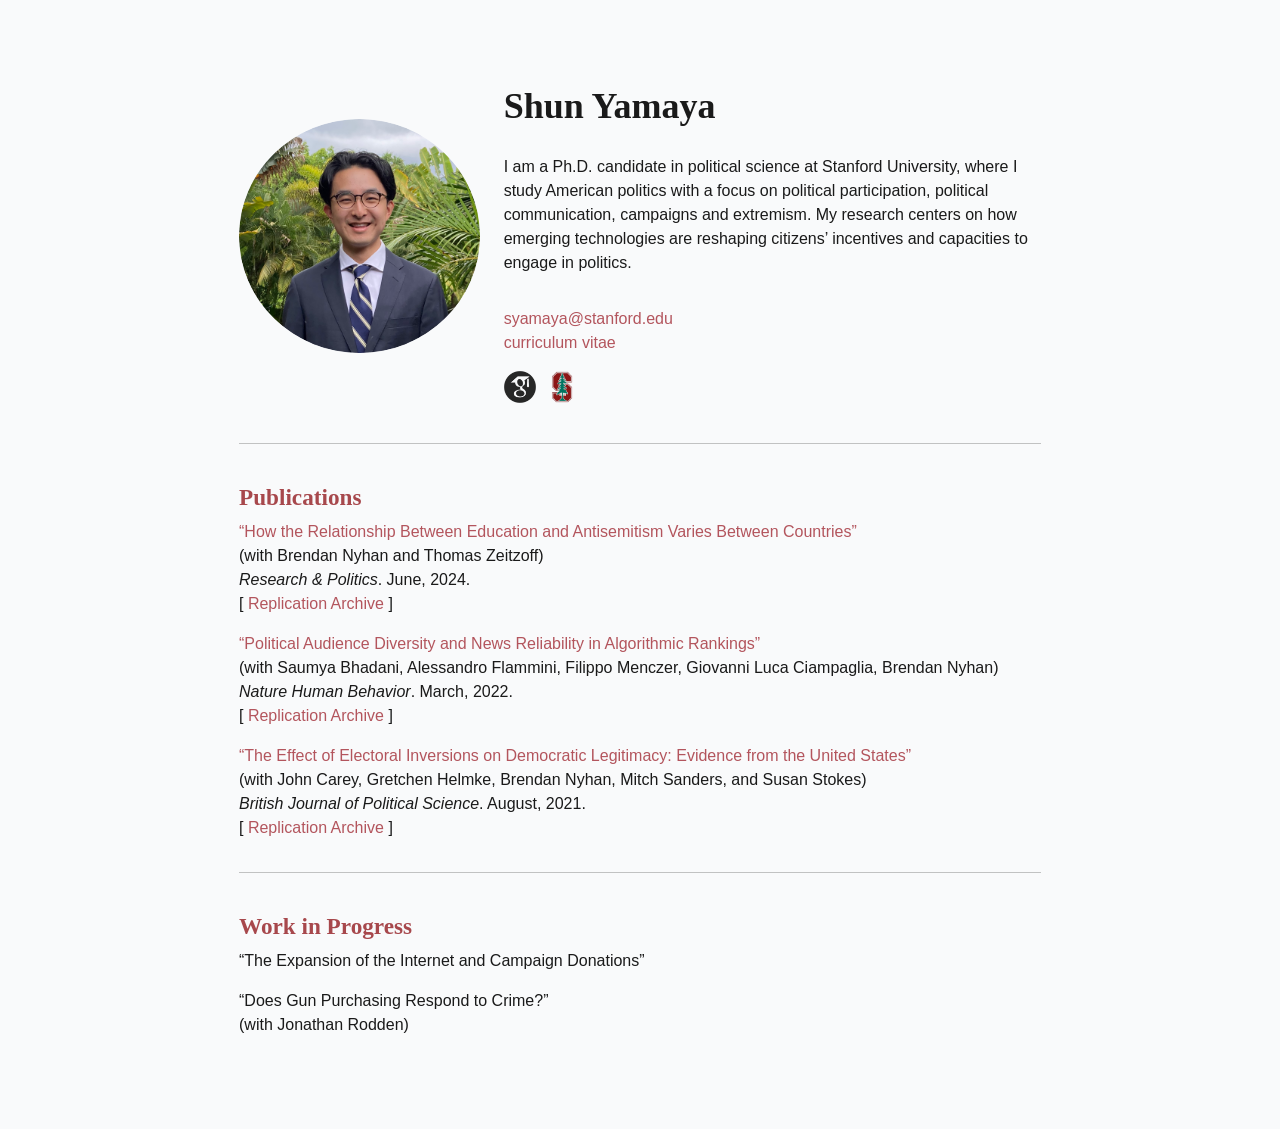
==== docs/index.html @ c6c3fd4b "Change intro paragraph Made intro paragraph slightly more descriptive" ====
<!DOCTYPE html>
<html xmlns="http://www.w3.org/1999/xhtml" lang="en" xml:lang="en"><head>

<meta charset="utf-8">
<meta name="generator" content="quarto-1.6.42">

<meta name="viewport" content="width=device-width, initial-scale=1.0, user-scalable=yes">


<title>Shun Yamaya</title>
<style>
code{white-space: pre-wrap;}
span.smallcaps{font-variant: small-caps;}
div.columns{display: flex; gap: min(4vw, 1.5em);}
div.column{flex: auto; overflow-x: auto;}
div.hanging-indent{margin-left: 1.5em; text-indent: -1.5em;}
ul.task-list{list-style: none;}
ul.task-list li input[type="checkbox"] {
  width: 0.8em;
  margin: 0 0.8em 0.2em -1em; /* quarto-specific, see https://github.com/quarto-dev/quarto-cli/issues/4556 */ 
  vertical-align: middle;
}
</style>


<script src="site_libs/quarto-nav/quarto-nav.js"></script>
<script src="site_libs/quarto-nav/headroom.min.js"></script>
<script src="site_libs/clipboard/clipboard.min.js"></script>
<script src="site_libs/quarto-search/autocomplete.umd.js"></script>
<script src="site_libs/quarto-search/fuse.min.js"></script>
<script src="site_libs/quarto-search/quarto-search.js"></script>
<meta name="quarto:offset" content="./">
<link href="./figs/favicon.png" rel="icon" type="image/png">
<script src="site_libs/quarto-html/quarto.js"></script>
<script src="site_libs/quarto-html/popper.min.js"></script>
<script src="site_libs/quarto-html/tippy.umd.min.js"></script>
<link href="site_libs/quarto-html/tippy.css" rel="stylesheet">
<link href="site_libs/quarto-html/quarto-syntax-highlighting-2f5df379a58b258e96c21c0638c20c03.css" rel="stylesheet" id="quarto-text-highlighting-styles">
<script src="site_libs/bootstrap/bootstrap.min.js"></script>
<link href="site_libs/bootstrap/bootstrap-icons.css" rel="stylesheet">
<link href="site_libs/bootstrap/bootstrap-5f994f99ae5a45e70ff2e3f6311bb6db.min.css" rel="stylesheet" append-hash="true" id="quarto-bootstrap" data-mode="light">
<script id="quarto-search-options" type="application/json">{
  "location": "navbar",
  "copy-button": false,
  "collapse-after": 3,
  "panel-placement": "end",
  "type": "overlay",
  "limit": 50,
  "keyboard-shortcut": [
    "f",
    "/",
    "s"
  ],
  "show-item-context": false,
  "language": {
    "search-no-results-text": "No results",
    "search-matching-documents-text": "matching documents",
    "search-copy-link-title": "Copy link to search",
    "search-hide-matches-text": "Hide additional matches",
    "search-more-match-text": "more match in this document",
    "search-more-matches-text": "more matches in this document",
    "search-clear-button-title": "Clear",
    "search-text-placeholder": "",
    "search-detached-cancel-button-title": "Cancel",
    "search-submit-button-title": "Submit",
    "search-label": "Search"
  }
}</script>
<script async="" src="https://www.googletagmanager.com/gtag/js?id=G-J1H8HWS99H"></script>

<script type="text/javascript">

window.dataLayer = window.dataLayer || [];
function gtag(){dataLayer.push(arguments);}
gtag('js', new Date());
gtag('config', 'G-J1H8HWS99H', { 'anonymize_ip': true});
</script>


<link rel="stylesheet" href="styles.css">
</head>

<body class="fullcontent">

<div id="quarto-search-results"></div>
<!-- content -->
<div id="quarto-content" class="quarto-container page-columns page-rows-contents page-layout-article">
<!-- sidebar -->
<!-- margin-sidebar -->
    
<!-- main -->
<main class="content" id="quarto-document-content"><header id="title-block-header" class="quarto-title-block"></header>




<p><br></p>
<div class="profile-container" style="display: flex; gap: 3%; align-items: center;">
<div>
<p><img src="./file/images/headshot.png" alt="Photo" class="headshot"></p>
</div>
<div>
<h2 style="color:#1A1A1A; font-size:36px; margin:0 0 0.3em 0; border:none;">
Shun Yamaya
</h2>
<p style="margin: 0 0 0.5em 0;">
</p><p>I am a Ph.D.&nbsp;candidate in political science at Stanford University, where I study American politics with a focus on political participation, political communication, campaigns and extremism. My research centers on how emerging technologies are reshaping citizens’ incentives and capacities to engage in politics.</p>
<p></p>
<p>
<a href="mailto:syamaya@stanford.edu">syamaya@stanford.edu</a><br> <a href="./file/documents/cv/shun_yamaya_cv.pdf" target="_blank" rel="noopener noreferrer">curriculum vitae</a>
</p>
<p style="display: flex; gap: 10px; align-items: center; margin: 0;">
<a href="https://scholar.google.com/citations?user=VnDCxNgAAAAJ&amp;hl=en" target="_blank" rel="noopener noreferrer"> <img src="./file/images/gs_icon.png" alt="Google Scholar" class="icon" style="width: 32px; height: auto;"> </a> <a href="https://politicalscience.stanford.edu/people/shun-yamaya" target="_blank" rel="noopener noreferrer"> <img src="./file/images/stanford_icon.png" alt="Stanford" class="icon" style="width: 32px; height: auto;"> </a>
</p>
</div>
</div>
<p><br></p>
<hr class="section-divider">
<div class="column" style="width:100%;">
<h3 style="font-size:24;">
Publications
</h3>
<p><a href="./file/documents/research/education_and_antisemitism.pdf" target="_blank" rel="noopener noreferrer">“How the Relationship Between Education and Antisemitism Varies Between Countries”</a> <br> (with Brendan Nyhan and Thomas Zeitzoff) <br> <em>Research &amp; Politics</em>. June, 2024. <br> [ <a href="https://dataverse.harvard.edu/dataset.xhtml?persistentId=doi:10.7910/DVN/2IRERL" target="_blank" rel="noopener noreferrer">Replication Archive</a> ] <br> <!-- [[ Supplemental Materials ]]() --></p>
<p><a href="./file/documents/research/audience_diversity.pdf" target="_blank" rel="noopener noreferrer">“Political Audience Diversity and News Reliability in Algorithmic Rankings”</a> <br> (with Saumya Bhadani, Alessandro Flammini, Filippo Menczer, Giovanni Luca Ciampaglia, Brendan Nyhan) <br> <em>Nature Human Behavior</em>. March, 2022. <br> [ <a href="https://github.com/glciampaglia/InfoDiversity/" target="_blank" rel="noopener noreferrer">Replication Archive</a> ] <br></p>
<p><a href="./file/documents/research/electoral_inversions.pdf" target="_blank" rel="noopener noreferrer">“The Effect of Electoral Inversions on Democratic Legitimacy: Evidence from the United States”</a> <br> (with John Carey, Gretchen Helmke, Brendan Nyhan, Mitch Sanders, and Susan Stokes) <br> <em>British Journal of Political Science</em>. August, 2021. <br> [ <a href="https://dataverse.harvard.edu/dataset.xhtml?persistentId=doi:10.7910/DVN/YZZFTK" target="_blank" rel="noopener noreferrer">Replication Archive</a> ] <br></p>
</div>
<hr class="section-divider">
<div class="column" style="width:100%;">
<h3 style="font-size:24;">
Work in Progress
</h3>
<p>“The Expansion of the Internet and Campaign Donations”</p>
<p>“Does Gun Purchasing Respond to Crime?” <br> (with Jonathan Rodden)</p>
<!-- “Did Alternative Online Sources Contribute to January 6 Capitol Attack?" -->
</div>



</main> <!-- /main -->
<script id="quarto-html-after-body" type="application/javascript">
window.document.addEventListener("DOMContentLoaded", function (event) {
  const toggleBodyColorMode = (bsSheetEl) => {
    const mode = bsSheetEl.getAttribute("data-mode");
    const bodyEl = window.document.querySelector("body");
    if (mode === "dark") {
      bodyEl.classList.add("quarto-dark");
      bodyEl.classList.remove("quarto-light");
    } else {
      bodyEl.classList.add("quarto-light");
      bodyEl.classList.remove("quarto-dark");
    }
  }
  const toggleBodyColorPrimary = () => {
    const bsSheetEl = window.document.querySelector("link#quarto-bootstrap");
    if (bsSheetEl) {
      toggleBodyColorMode(bsSheetEl);
    }
  }
  toggleBodyColorPrimary();  
  const isCodeAnnotation = (el) => {
    for (const clz of el.classList) {
      if (clz.startsWith('code-annotation-')) {                     
        return true;
      }
    }
    return false;
  }
  const onCopySuccess = function(e) {
    // button target
    const button = e.trigger;
    // don't keep focus
    button.blur();
    // flash "checked"
    button.classList.add('code-copy-button-checked');
    var currentTitle = button.getAttribute("title");
    button.setAttribute("title", "Copied!");
    let tooltip;
    if (window.bootstrap) {
      button.setAttribute("data-bs-toggle", "tooltip");
      button.setAttribute("data-bs-placement", "left");
      button.setAttribute("data-bs-title", "Copied!");
      tooltip = new bootstrap.Tooltip(button, 
        { trigger: "manual", 
          customClass: "code-copy-button-tooltip",
          offset: [0, -8]});
      tooltip.show();    
    }
    setTimeout(function() {
      if (tooltip) {
        tooltip.hide();
        button.removeAttribute("data-bs-title");
        button.removeAttribute("data-bs-toggle");
        button.removeAttribute("data-bs-placement");
      }
      button.setAttribute("title", currentTitle);
      button.classList.remove('code-copy-button-checked');
    }, 1000);
    // clear code selection
    e.clearSelection();
  }
  const getTextToCopy = function(trigger) {
      const codeEl = trigger.previousElementSibling.cloneNode(true);
      for (const childEl of codeEl.children) {
        if (isCodeAnnotation(childEl)) {
          childEl.remove();
        }
      }
      return codeEl.innerText;
  }
  const clipboard = new window.ClipboardJS('.code-copy-button:not([data-in-quarto-modal])', {
    text: getTextToCopy
  });
  clipboard.on('success', onCopySuccess);
  if (window.document.getElementById('quarto-embedded-source-code-modal')) {
    const clipboardModal = new window.ClipboardJS('.code-copy-button[data-in-quarto-modal]', {
      text: getTextToCopy,
      container: window.document.getElementById('quarto-embedded-source-code-modal')
    });
    clipboardModal.on('success', onCopySuccess);
  }
    var localhostRegex = new RegExp(/^(?:http|https):\/\/localhost\:?[0-9]*\//);
    var mailtoRegex = new RegExp(/^mailto:/);
      var filterRegex = new RegExp("https:\/\/shunyamaya\.github\.io");
    var isInternal = (href) => {
        return filterRegex.test(href) || localhostRegex.test(href) || mailtoRegex.test(href);
    }
    // Inspect non-navigation links and adorn them if external
 	var links = window.document.querySelectorAll('a[href]:not(.nav-link):not(.navbar-brand):not(.toc-action):not(.sidebar-link):not(.sidebar-item-toggle):not(.pagination-link):not(.no-external):not([aria-hidden]):not(.dropdown-item):not(.quarto-navigation-tool):not(.about-link)');
    for (var i=0; i<links.length; i++) {
      const link = links[i];
      if (!isInternal(link.href)) {
        // undo the damage that might have been done by quarto-nav.js in the case of
        // links that we want to consider external
        if (link.dataset.originalHref !== undefined) {
          link.href = link.dataset.originalHref;
        }
      }
    }
  function tippyHover(el, contentFn, onTriggerFn, onUntriggerFn) {
    const config = {
      allowHTML: true,
      maxWidth: 500,
      delay: 100,
      arrow: false,
      appendTo: function(el) {
          return el.parentElement;
      },
      interactive: true,
      interactiveBorder: 10,
      theme: 'quarto',
      placement: 'bottom-start',
    };
    if (contentFn) {
      config.content = contentFn;
    }
    if (onTriggerFn) {
      config.onTrigger = onTriggerFn;
    }
    if (onUntriggerFn) {
      config.onUntrigger = onUntriggerFn;
    }
    window.tippy(el, config); 
  }
  const noterefs = window.document.querySelectorAll('a[role="doc-noteref"]');
  for (var i=0; i<noterefs.length; i++) {
    const ref = noterefs[i];
    tippyHover(ref, function() {
      // use id or data attribute instead here
      let href = ref.getAttribute('data-footnote-href') || ref.getAttribute('href');
      try { href = new URL(href).hash; } catch {}
      const id = href.replace(/^#\/?/, "");
      const note = window.document.getElementById(id);
      if (note) {
        return note.innerHTML;
      } else {
        return "";
      }
    });
  }
  const xrefs = window.document.querySelectorAll('a.quarto-xref');
  const processXRef = (id, note) => {
    // Strip column container classes
    const stripColumnClz = (el) => {
      el.classList.remove("page-full", "page-columns");
      if (el.children) {
        for (const child of el.children) {
          stripColumnClz(child);
        }
      }
    }
    stripColumnClz(note)
    if (id === null || id.startsWith('sec-')) {
      // Special case sections, only their first couple elements
      const container = document.createElement("div");
      if (note.children && note.children.length > 2) {
        container.appendChild(note.children[0].cloneNode(true));
        for (let i = 1; i < note.children.length; i++) {
          const child = note.children[i];
          if (child.tagName === "P" && child.innerText === "") {
            continue;
          } else {
            container.appendChild(child.cloneNode(true));
            break;
          }
        }
        if (window.Quarto?.typesetMath) {
          window.Quarto.typesetMath(container);
        }
        return container.innerHTML
      } else {
        if (window.Quarto?.typesetMath) {
          window.Quarto.typesetMath(note);
        }
        return note.innerHTML;
      }
    } else {
      // Remove any anchor links if they are present
      const anchorLink = note.querySelector('a.anchorjs-link');
      if (anchorLink) {
        anchorLink.remove();
      }
      if (window.Quarto?.typesetMath) {
        window.Quarto.typesetMath(note);
      }
      if (note.classList.contains("callout")) {
        return note.outerHTML;
      } else {
        return note.innerHTML;
      }
    }
  }
  for (var i=0; i<xrefs.length; i++) {
    const xref = xrefs[i];
    tippyHover(xref, undefined, function(instance) {
      instance.disable();
      let url = xref.getAttribute('href');
      let hash = undefined; 
      if (url.startsWith('#')) {
        hash = url;
      } else {
        try { hash = new URL(url).hash; } catch {}
      }
      if (hash) {
        const id = hash.replace(/^#\/?/, "");
        const note = window.document.getElementById(id);
        if (note !== null) {
          try {
            const html = processXRef(id, note.cloneNode(true));
            instance.setContent(html);
          } finally {
            instance.enable();
            instance.show();
          }
        } else {
          // See if we can fetch this
          fetch(url.split('#')[0])
          .then(res => res.text())
          .then(html => {
            const parser = new DOMParser();
            const htmlDoc = parser.parseFromString(html, "text/html");
            const note = htmlDoc.getElementById(id);
            if (note !== null) {
              const html = processXRef(id, note);
              instance.setContent(html);
            } 
          }).finally(() => {
            instance.enable();
            instance.show();
          });
        }
      } else {
        // See if we can fetch a full url (with no hash to target)
        // This is a special case and we should probably do some content thinning / targeting
        fetch(url)
        .then(res => res.text())
        .then(html => {
          const parser = new DOMParser();
          const htmlDoc = parser.parseFromString(html, "text/html");
          const note = htmlDoc.querySelector('main.content');
          if (note !== null) {
            // This should only happen for chapter cross references
            // (since there is no id in the URL)
            // remove the first header
            if (note.children.length > 0 && note.children[0].tagName === "HEADER") {
              note.children[0].remove();
            }
            const html = processXRef(null, note);
            instance.setContent(html);
          } 
        }).finally(() => {
          instance.enable();
          instance.show();
        });
      }
    }, function(instance) {
    });
  }
      let selectedAnnoteEl;
      const selectorForAnnotation = ( cell, annotation) => {
        let cellAttr = 'data-code-cell="' + cell + '"';
        let lineAttr = 'data-code-annotation="' +  annotation + '"';
        const selector = 'span[' + cellAttr + '][' + lineAttr + ']';
        return selector;
      }
      const selectCodeLines = (annoteEl) => {
        const doc = window.document;
        const targetCell = annoteEl.getAttribute("data-target-cell");
        const targetAnnotation = annoteEl.getAttribute("data-target-annotation");
        const annoteSpan = window.document.querySelector(selectorForAnnotation(targetCell, targetAnnotation));
        const lines = annoteSpan.getAttribute("data-code-lines").split(",");
        const lineIds = lines.map((line) => {
          return targetCell + "-" + line;
        })
        let top = null;
        let height = null;
        let parent = null;
        if (lineIds.length > 0) {
            //compute the position of the single el (top and bottom and make a div)
            const el = window.document.getElementById(lineIds[0]);
            top = el.offsetTop;
            height = el.offsetHeight;
            parent = el.parentElement.parentElement;
          if (lineIds.length > 1) {
            const lastEl = window.document.getElementById(lineIds[lineIds.length - 1]);
            const bottom = lastEl.offsetTop + lastEl.offsetHeight;
            height = bottom - top;
          }
          if (top !== null && height !== null && parent !== null) {
            // cook up a div (if necessary) and position it 
            let div = window.document.getElementById("code-annotation-line-highlight");
            if (div === null) {
              div = window.document.createElement("div");
              div.setAttribute("id", "code-annotation-line-highlight");
              div.style.position = 'absolute';
              parent.appendChild(div);
            }
            div.style.top = top - 2 + "px";
            div.style.height = height + 4 + "px";
            div.style.left = 0;
            let gutterDiv = window.document.getElementById("code-annotation-line-highlight-gutter");
            if (gutterDiv === null) {
              gutterDiv = window.document.createElement("div");
              gutterDiv.setAttribute("id", "code-annotation-line-highlight-gutter");
              gutterDiv.style.position = 'absolute';
              const codeCell = window.document.getElementById(targetCell);
              const gutter = codeCell.querySelector('.code-annotation-gutter');
              gutter.appendChild(gutterDiv);
            }
            gutterDiv.style.top = top - 2 + "px";
            gutterDiv.style.height = height + 4 + "px";
          }
          selectedAnnoteEl = annoteEl;
        }
      };
      const unselectCodeLines = () => {
        const elementsIds = ["code-annotation-line-highlight", "code-annotation-line-highlight-gutter"];
        elementsIds.forEach((elId) => {
          const div = window.document.getElementById(elId);
          if (div) {
            div.remove();
          }
        });
        selectedAnnoteEl = undefined;
      };
        // Handle positioning of the toggle
    window.addEventListener(
      "resize",
      throttle(() => {
        elRect = undefined;
        if (selectedAnnoteEl) {
          selectCodeLines(selectedAnnoteEl);
        }
      }, 10)
    );
    function throttle(fn, ms) {
    let throttle = false;
    let timer;
      return (...args) => {
        if(!throttle) { // first call gets through
            fn.apply(this, args);
            throttle = true;
        } else { // all the others get throttled
            if(timer) clearTimeout(timer); // cancel #2
            timer = setTimeout(() => {
              fn.apply(this, args);
              timer = throttle = false;
            }, ms);
        }
      };
    }
      // Attach click handler to the DT
      const annoteDls = window.document.querySelectorAll('dt[data-target-cell]');
      for (const annoteDlNode of annoteDls) {
        annoteDlNode.addEventListener('click', (event) => {
          const clickedEl = event.target;
          if (clickedEl !== selectedAnnoteEl) {
            unselectCodeLines();
            const activeEl = window.document.querySelector('dt[data-target-cell].code-annotation-active');
            if (activeEl) {
              activeEl.classList.remove('code-annotation-active');
            }
            selectCodeLines(clickedEl);
            clickedEl.classList.add('code-annotation-active');
          } else {
            // Unselect the line
            unselectCodeLines();
            clickedEl.classList.remove('code-annotation-active');
          }
        });
      }
  const findCites = (el) => {
    const parentEl = el.parentElement;
    if (parentEl) {
      const cites = parentEl.dataset.cites;
      if (cites) {
        return {
          el,
          cites: cites.split(' ')
        };
      } else {
        return findCites(el.parentElement)
      }
    } else {
      return undefined;
    }
  };
  var bibliorefs = window.document.querySelectorAll('a[role="doc-biblioref"]');
  for (var i=0; i<bibliorefs.length; i++) {
    const ref = bibliorefs[i];
    const citeInfo = findCites(ref);
    if (citeInfo) {
      tippyHover(citeInfo.el, function() {
        var popup = window.document.createElement('div');
        citeInfo.cites.forEach(function(cite) {
          var citeDiv = window.document.createElement('div');
          citeDiv.classList.add('hanging-indent');
          citeDiv.classList.add('csl-entry');
          var biblioDiv = window.document.getElementById('ref-' + cite);
          if (biblioDiv) {
            citeDiv.innerHTML = biblioDiv.innerHTML;
          }
          popup.appendChild(citeDiv);
        });
        return popup.innerHTML;
      });
    }
  }
});
</script>
</div> <!-- /content -->




</body></html>
---- docs/site_libs/quarto-html/tippy.css ----
.tippy-box[data-animation=fade][data-state=hidden]{opacity:0}[data-tippy-root]{max-width:calc(100vw - 10px)}.tippy-box{position:relative;background-color:#333;color:#fff;border-radius:4px;font-size:14px;line-height:1.4;white-space:normal;outline:0;transition-property:transform,visibility,opacity}.tippy-box[data-placement^=top]>.tippy-arrow{bottom:0}.tippy-box[data-placement^=top]>.tippy-arrow:before{bottom:-7px;left:0;border-width:8px 8px 0;border-top-color:initial;transform-origin:center top}.tippy-box[data-placement^=bottom]>.tippy-arrow{top:0}.tippy-box[data-placement^=bottom]>.tippy-arrow:before{top:-7px;left:0;border-width:0 8px 8px;border-bottom-color:initial;transform-origin:center bottom}.tippy-box[data-placement^=left]>.tippy-arrow{right:0}.tippy-box[data-placement^=left]>.tippy-arrow:before{border-width:8px 0 8px 8px;border-left-color:initial;right:-7px;transform-origin:center left}.tippy-box[data-placement^=right]>.tippy-arrow{left:0}.tippy-box[data-placement^=right]>.tippy-arrow:before{left:-7px;border-width:8px 8px 8px 0;border-right-color:initial;transform-origin:center right}.tippy-box[data-inertia][data-state=visible]{transition-timing-function:cubic-bezier(.54,1.5,.38,1.11)}.tippy-arrow{width:16px;height:16px;color:#333}.tippy-arrow:before{content:"";position:absolute;border-color:transparent;border-style:solid}.tippy-content{position:relative;padding:5px 9px;z-index:1}
---- docs/site_libs/quarto-html/quarto-syntax-highlighting-2f5df379a58b258e96c21c0638c20c03.css ----
/* quarto syntax highlight colors */
:root {
  --quarto-hl-ot-color: #003B4F;
  --quarto-hl-at-color: #657422;
  --quarto-hl-ss-color: #20794D;
  --quarto-hl-an-color: #5E5E5E;
  --quarto-hl-fu-color: #4758AB;
  --quarto-hl-st-color: #20794D;
  --quarto-hl-cf-color: #003B4F;
  --quarto-hl-op-color: #5E5E5E;
  --quarto-hl-er-color: #AD0000;
  --quarto-hl-bn-color: #AD0000;
  --quarto-hl-al-color: #AD0000;
  --quarto-hl-va-color: #111111;
  --quarto-hl-bu-color: inherit;
  --quarto-hl-ex-color: inherit;
  --quarto-hl-pp-color: #AD0000;
  --quarto-hl-in-color: #5E5E5E;
  --quarto-hl-vs-color: #20794D;
  --quarto-hl-wa-color: #5E5E5E;
  --quarto-hl-do-color: #5E5E5E;
  --quarto-hl-im-color: #00769E;
  --quarto-hl-ch-color: #20794D;
  --quarto-hl-dt-color: #AD0000;
  --quarto-hl-fl-color: #AD0000;
  --quarto-hl-co-color: #5E5E5E;
  --quarto-hl-cv-color: #5E5E5E;
  --quarto-hl-cn-color: #8f5902;
  --quarto-hl-sc-color: #5E5E5E;
  --quarto-hl-dv-color: #AD0000;
  --quarto-hl-kw-color: #003B4F;
}

/* other quarto variables */
:root {
  --quarto-font-monospace: SFMono-Regular, Menlo, Monaco, Consolas, "Liberation Mono", "Courier New", monospace;
}

pre > code.sourceCode > span {
  color: #003B4F;
}

code span {
  color: #003B4F;
}

code.sourceCode > span {
  color: #003B4F;
}

div.sourceCode,
div.sourceCode pre.sourceCode {
  color: #003B4F;
}

code span.ot {
  color: #003B4F;
  font-style: inherit;
}

code span.at {
  color: #657422;
  font-style: inherit;
}

code span.ss {
  color: #20794D;
  font-style: inherit;
}

code span.an {
  color: #5E5E5E;
  font-style: inherit;
}

code span.fu {
  color: #4758AB;
  font-style: inherit;
}

code span.st {
  color: #20794D;
  font-style: inherit;
}

code span.cf {
  color: #003B4F;
  font-weight: bold;
  font-style: inherit;
}

code span.op {
  color: #5E5E5E;
  font-style: inherit;
}

code span.er {
  color: #AD0000;
  font-style: inherit;
}

code span.bn {
  color: #AD0000;
  font-style: inherit;
}

code span.al {
  color: #AD0000;
  font-style: inherit;
}

code span.va {
  color: #111111;
  font-style: inherit;
}

code span.bu {
  font-style: inherit;
}

code span.ex {
  font-style: inherit;
}

code span.pp {
  color: #AD0000;
  font-style: inherit;
}

code span.in {
  color: #5E5E5E;
  font-style: inherit;
}

code span.vs {
  color: #20794D;
  font-style: inherit;
}

code span.wa {
  color: #5E5E5E;
  font-style: italic;
}

code span.do {
  color: #5E5E5E;
  font-style: italic;
}

code span.im {
  color: #00769E;
  font-style: inherit;
}

code span.ch {
  color: #20794D;
  font-style: inherit;
}

code span.dt {
  color: #AD0000;
  font-style: inherit;
}

code span.fl {
  color: #AD0000;
  font-style: inherit;
}

code span.co {
  color: #5E5E5E;
  font-style: inherit;
}

code span.cv {
  color: #5E5E5E;
  font-style: italic;
}

code span.cn {
  color: #8f5902;
  font-style: inherit;
}

code span.sc {
  color: #5E5E5E;
  font-style: inherit;
}

code span.dv {
  color: #AD0000;
  font-style: inherit;
}

code span.kw {
  color: #003B4F;
  font-weight: bold;
  font-style: inherit;
}

.prevent-inlining {
  content: "</";
}

/*# sourceMappingURL=35eb38a806ee71ea6d2563be2308c832.css.map */
---- docs/styles.css ----
/* css styles */

body {
  font-family: 'Open-sans', sans-serif !important;
  color: #1A1A1A;
}

h1, h2, h3, h4, h5 {
  font-family: 'Playfair Display', serif;
  color: #9F353A;
  font-weight: 700;
}

a {
  text-decoration: none;
  color: #B3555D; /* default link color (adjust as needed) */
  transition: color 0.2s ease, text-decoration 0.2s ease;
}

a:hover {
  color: #8C2F39;       /* hover color */
  text-decoration: underline;  /* underline on hover */
}

<style>
  .icon {
    transition: opacity 0.3s ease;
  }

  .icon:hover {
    opacity: 0.5; /* adjust this value to control transparency */
  }
</style>


.section-divider {
  border: none;
  border-top: 1px solid rgba(229, 231, 235, 0.1);
  width: 100%;         /* adjust to make shorter or longer */
  margin: 2em auto;   /* centers it horizontally */
}

.headshot {
  border-radius: 50%;
  width: 100%;
  max-width: 350px;
  height: auto;
}

.profile-container {
  display: flex;
  gap: 3%;
  align-items: center;
  /* keep this for desktop */
}

.profile-container > div:first-child {
  flex: 0 0 30%;
}

.profile-container > div:last-child {
  flex: 1;
  display: flex;
  flex-direction: column;
  justify-content: center;
}

/* Responsive for small screens */
@media (max-width: 600px) {
  
  .profile-container {
    flex-direction: column;
    align-items: center; /* center items when stacked */
  }

  .profile-container > div:first-child,
  .profile-container > div:last-child {
    flex: unset;
    width: 100%;
  }

  .profile-container > div:first-child {
    display: flex;
    justify-content: center; /* center the headshot container */
  }
  
  .headshot {
    max-width: 250px;
    width: auto;
  }
}
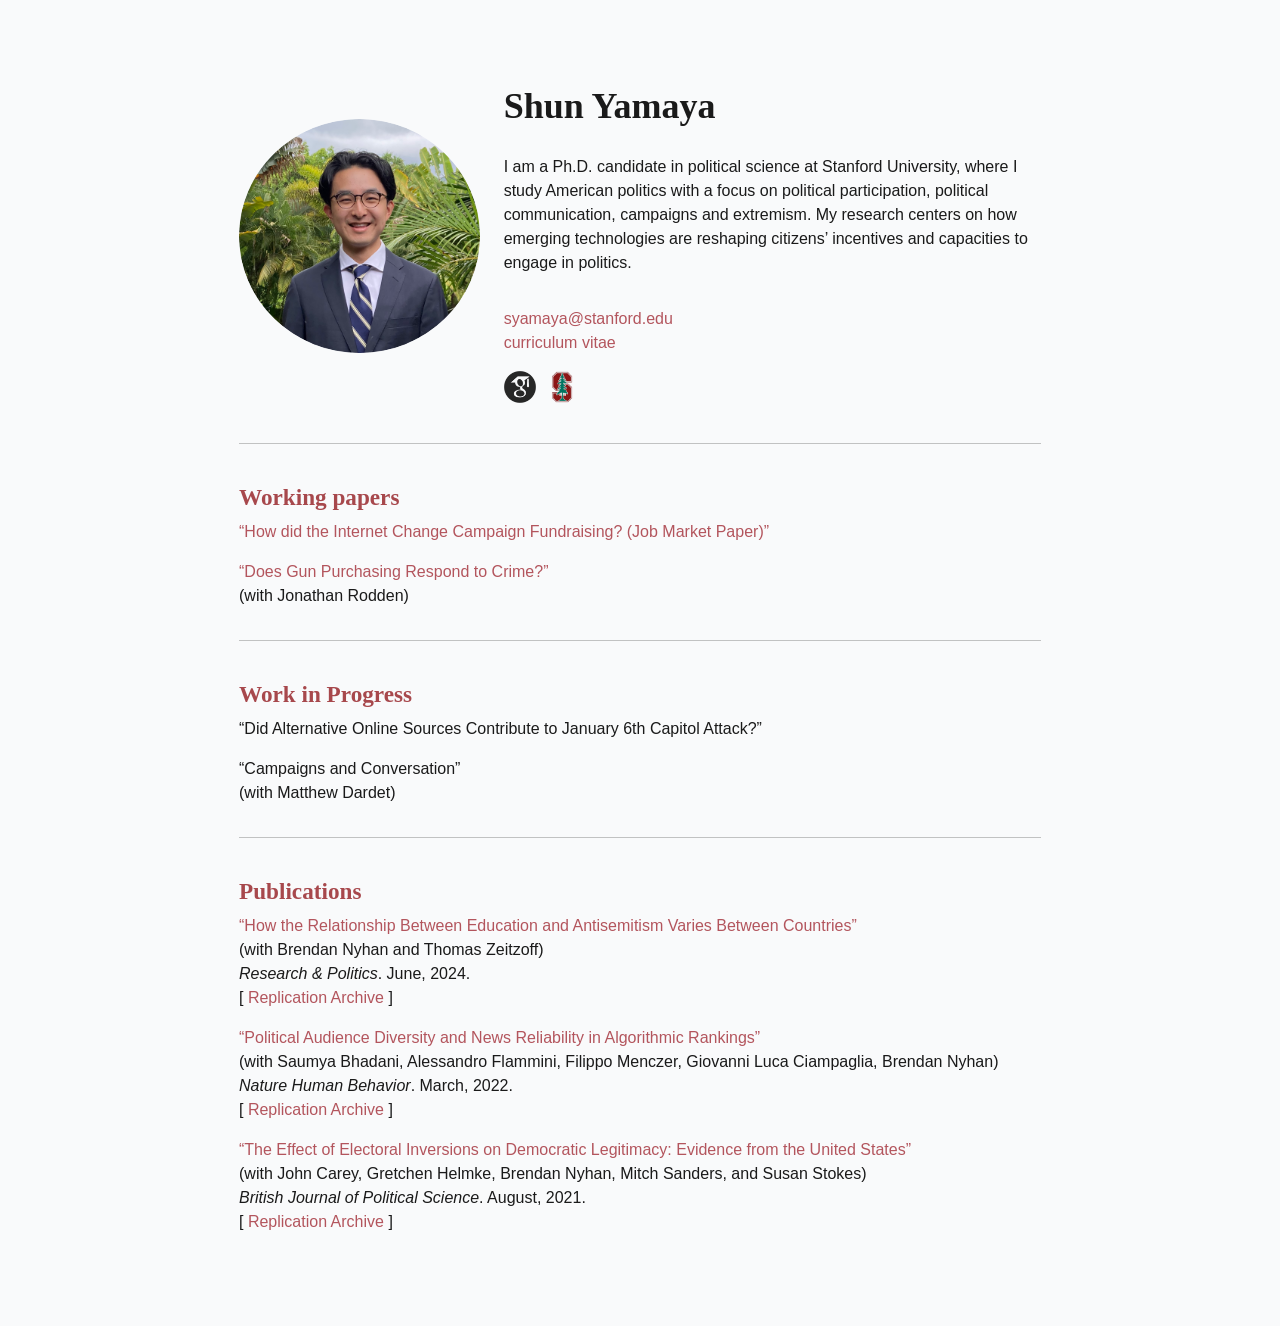
==== commit a1d7b271: "JM updates -post working papers -reformat some of ordering -CV" ====
--- a/docs/index.html
+++ b/docs/index.html
@@ -118,20 +118,28 @@
 <hr class="section-divider">
 <div class="column" style="width:100%;">
 <h3 style="font-size:24;">
-Publications
+Working papers
 </h3>
-<p><a href="./file/documents/research/education_and_antisemitism.pdf" target="_blank" rel="noopener noreferrer">“How the Relationship Between Education and Antisemitism Varies Between Countries”</a> <br> (with Brendan Nyhan and Thomas Zeitzoff) <br> <em>Research &amp; Politics</em>. June, 2024. <br> [ <a href="https://dataverse.harvard.edu/dataset.xhtml?persistentId=doi:10.7910/DVN/2IRERL" target="_blank" rel="noopener noreferrer">Replication Archive</a> ] <br> <!-- [[ Supplemental Materials ]]() --></p>
-<p><a href="./file/documents/research/audience_diversity.pdf" target="_blank" rel="noopener noreferrer">“Political Audience Diversity and News Reliability in Algorithmic Rankings”</a> <br> (with Saumya Bhadani, Alessandro Flammini, Filippo Menczer, Giovanni Luca Ciampaglia, Brendan Nyhan) <br> <em>Nature Human Behavior</em>. March, 2022. <br> [ <a href="https://github.com/glciampaglia/InfoDiversity/" target="_blank" rel="noopener noreferrer">Replication Archive</a> ] <br></p>
-<p><a href="./file/documents/research/electoral_inversions.pdf" target="_blank" rel="noopener noreferrer">“The Effect of Electoral Inversions on Democratic Legitimacy: Evidence from the United States”</a> <br> (with John Carey, Gretchen Helmke, Brendan Nyhan, Mitch Sanders, and Susan Stokes) <br> <em>British Journal of Political Science</em>. August, 2021. <br> [ <a href="https://dataverse.harvard.edu/dataset.xhtml?persistentId=doi:10.7910/DVN/YZZFTK" target="_blank" rel="noopener noreferrer">Replication Archive</a> ] <br></p>
+<p><a href="./file/documents/research/internet_elections.pdf" target="_blank" rel="noopener noreferrer">“How did the Internet Change Campaign Fundraising? (Job Market Paper)”</a><br></p>
+<p><a href="./file/documents/research/guns_crime.pdf" target="_blank" rel="noopener noreferrer">“Does Gun Purchasing Respond to Crime?”</a> <br> (with Jonathan Rodden)</p>
+<!-- “Did Alternative Online Sources Contribute to January 6 Capitol Attack?" -->
 </div>
 <hr class="section-divider">
 <div class="column" style="width:100%;">
 <h3 style="font-size:24;">
 Work in Progress
 </h3>
-<p>“The Expansion of the Internet and Campaign Donations”</p>
-<p>“Does Gun Purchasing Respond to Crime?” <br> (with Jonathan Rodden)</p>
-<!-- “Did Alternative Online Sources Contribute to January 6 Capitol Attack?" -->
+<p>“Did Alternative Online Sources Contribute to January 6th Capitol Attack?”</p>
+<p>“Campaigns and Conversation” <br> (with Matthew Dardet) <br></p>
+</div>
+<hr class="section-divider">
+<div class="column" style="width:100%;">
+<h3 style="font-size:24;">
+Publications
+</h3>
+<p><a href="./file/documents/research/education_and_antisemitism.pdf" target="_blank" rel="noopener noreferrer">“How the Relationship Between Education and Antisemitism Varies Between Countries”</a> <br> (with Brendan Nyhan and Thomas Zeitzoff) <br> <em>Research &amp; Politics</em>. June, 2024. <br> [ <a href="https://dataverse.harvard.edu/dataset.xhtml?persistentId=doi:10.7910/DVN/2IRERL" target="_blank" rel="noopener noreferrer">Replication Archive</a> ] <br> <!-- [[ Supplemental Materials ]]() --></p>
+<p><a href="./file/documents/research/audience_diversity.pdf" target="_blank" rel="noopener noreferrer">“Political Audience Diversity and News Reliability in Algorithmic Rankings”</a> <br> (with Saumya Bhadani, Alessandro Flammini, Filippo Menczer, Giovanni Luca Ciampaglia, Brendan Nyhan) <br> <em>Nature Human Behavior</em>. March, 2022. <br> [ <a href="https://github.com/glciampaglia/InfoDiversity/" target="_blank" rel="noopener noreferrer">Replication Archive</a> ] <br></p>
+<p><a href="./file/documents/research/electoral_inversions.pdf" target="_blank" rel="noopener noreferrer">“The Effect of Electoral Inversions on Democratic Legitimacy: Evidence from the United States”</a> <br> (with John Carey, Gretchen Helmke, Brendan Nyhan, Mitch Sanders, and Susan Stokes) <br> <em>British Journal of Political Science</em>. August, 2021. <br> [ <a href="https://dataverse.harvard.edu/dataset.xhtml?persistentId=doi:10.7910/DVN/YZZFTK" target="_blank" rel="noopener noreferrer">Replication Archive</a> ] <br></p>
 </div>
 
 
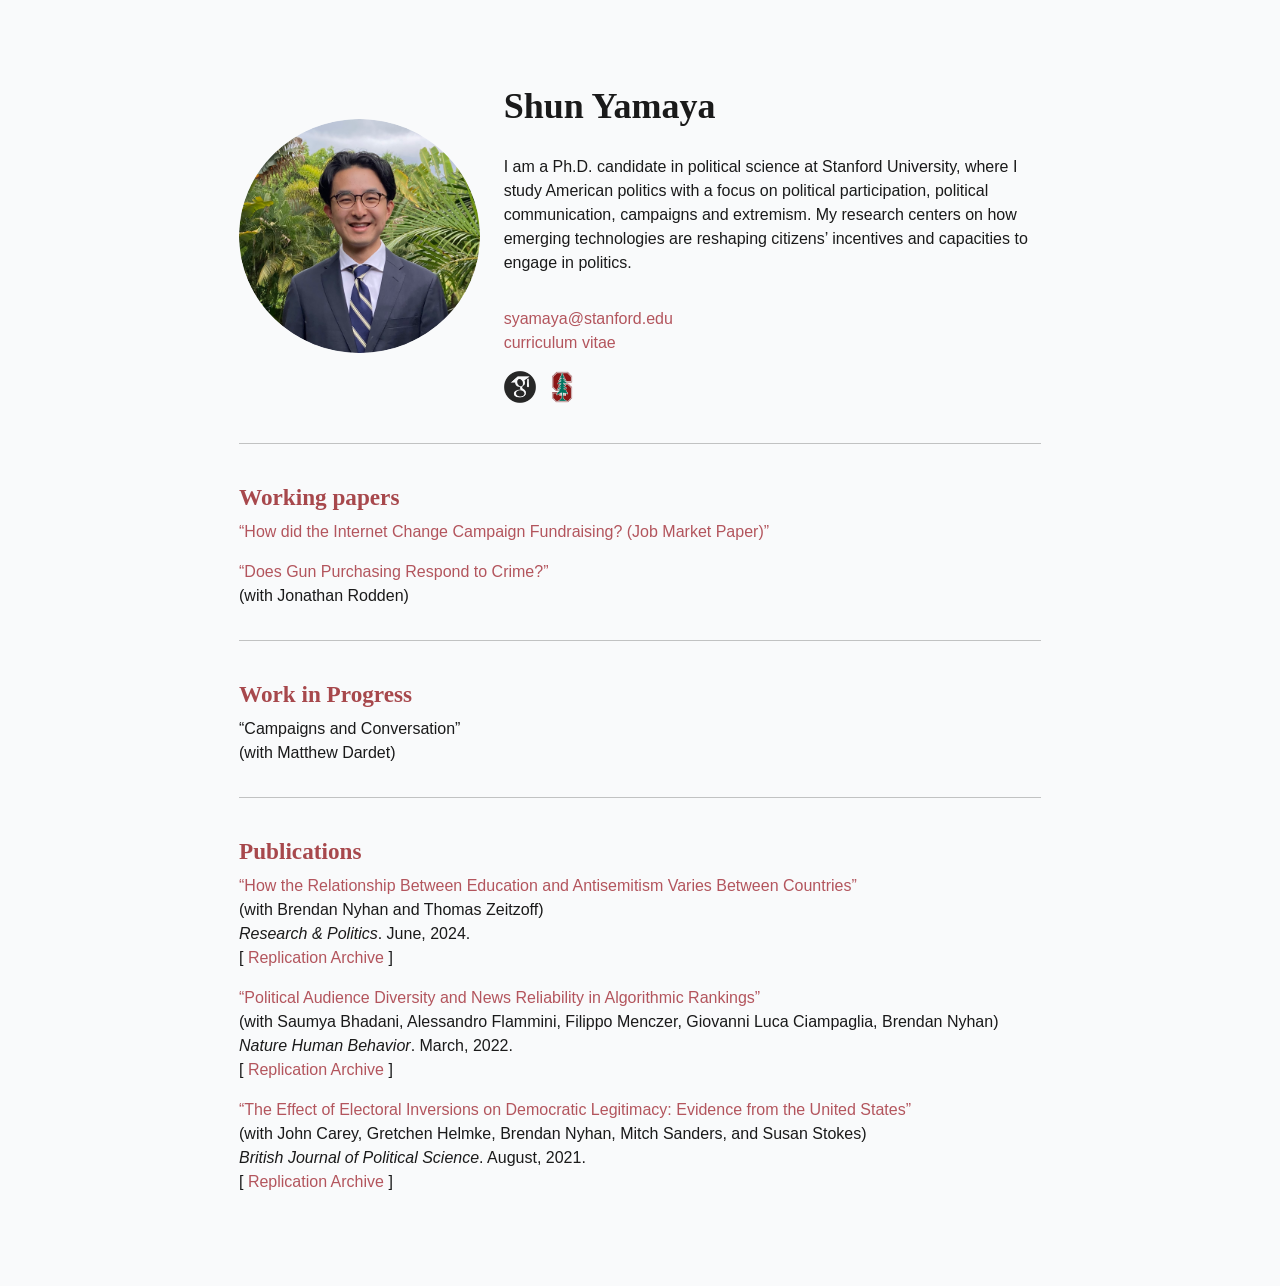
==== commit cf404c82: "Take out one line Temporary change." ====
--- a/docs/index.html
+++ b/docs/index.html
@@ -129,7 +129,6 @@
 <h3 style="font-size:24;">
 Work in Progress
 </h3>
-<p>“Did Alternative Online Sources Contribute to January 6th Capitol Attack?”</p>
 <p>“Campaigns and Conversation” <br> (with Matthew Dardet) <br></p>
 </div>
 <hr class="section-divider">
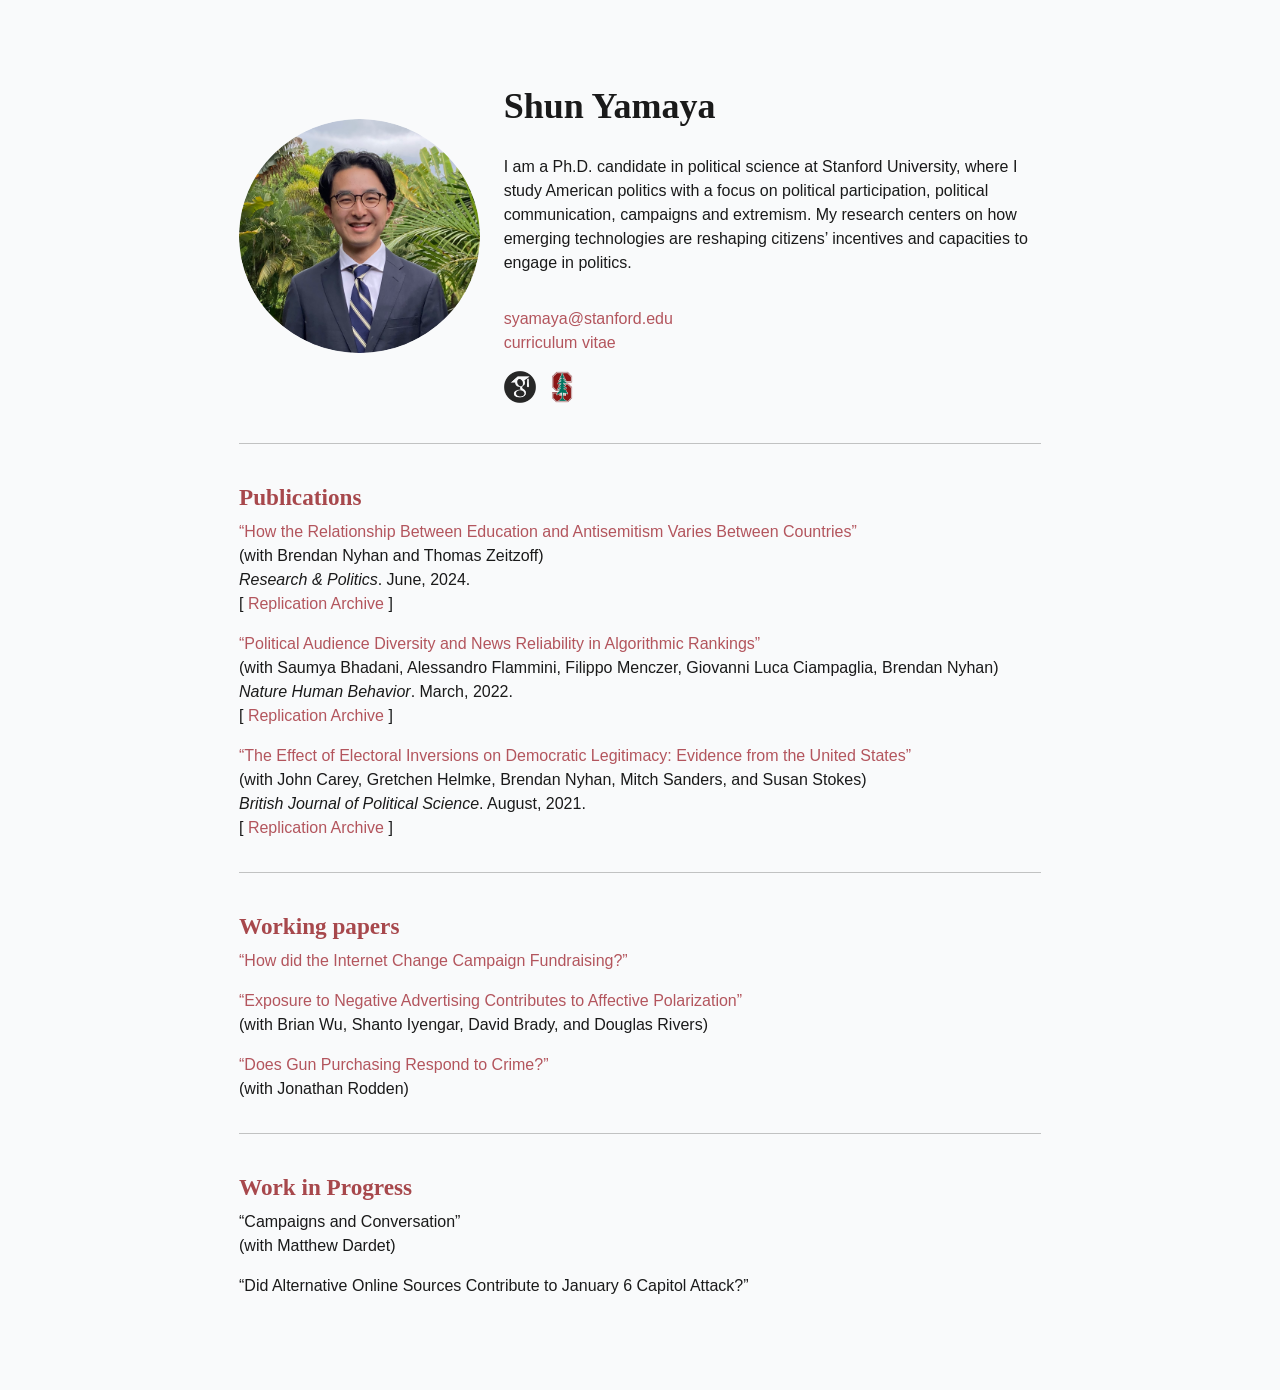
==== commit f0cbadc9: "MPSA fixes -add new paper -change ordering of sections -fix some grammar." ====
--- a/docs/index.html
+++ b/docs/index.html
@@ -118,11 +118,21 @@
 <hr class="section-divider">
 <div class="column" style="width:100%;">
 <h3 style="font-size:24;">
+Publications
+</h3>
+<p><a href="./file/documents/research/education_and_antisemitism.pdf" target="_blank" rel="noopener noreferrer">“How the Relationship Between Education and Antisemitism Varies Between Countries”</a> <br> (with Brendan Nyhan and Thomas Zeitzoff) <br> <em>Research &amp; Politics</em>. June, 2024. <br> [ <a href="https://dataverse.harvard.edu/dataset.xhtml?persistentId=doi:10.7910/DVN/2IRERL" target="_blank" rel="noopener noreferrer">Replication Archive</a> ] <br> <!-- [[ Supplemental Materials ]]() --></p>
+<p><a href="./file/documents/research/audience_diversity.pdf" target="_blank" rel="noopener noreferrer">“Political Audience Diversity and News Reliability in Algorithmic Rankings”</a> <br> (with Saumya Bhadani, Alessandro Flammini, Filippo Menczer, Giovanni Luca Ciampaglia, Brendan Nyhan) <br> <em>Nature Human Behavior</em>. March, 2022. <br> [ <a href="https://github.com/glciampaglia/InfoDiversity/" target="_blank" rel="noopener noreferrer">Replication Archive</a> ] <br></p>
+<p><a href="./file/documents/research/electoral_inversions.pdf" target="_blank" rel="noopener noreferrer">“The Effect of Electoral Inversions on Democratic Legitimacy: Evidence from the United States”</a> <br> (with John Carey, Gretchen Helmke, Brendan Nyhan, Mitch Sanders, and Susan Stokes) <br> <em>British Journal of Political Science</em>. August, 2021. <br> [ <a href="https://dataverse.harvard.edu/dataset.xhtml?persistentId=doi:10.7910/DVN/YZZFTK" target="_blank" rel="noopener noreferrer">Replication Archive</a> ] <br></p>
+</div>
+<hr class="section-divider">
+<div class="column" style="width:100%;">
+<h3 style="font-size:24;">
 Working papers
 </h3>
-<p><a href="./file/documents/research/internet_elections.pdf" target="_blank" rel="noopener noreferrer">“How did the Internet Change Campaign Fundraising? (Job Market Paper)”</a><br></p>
+<p><a href="./file/documents/research/internet_elections.pdf" target="_blank" rel="noopener noreferrer">“How did the Internet Change Campaign Fundraising?”</a><br></p>
+<p><a href="./file/documents/research/ads_and_affective_polarization.pdf" target="_blank" rel="noopener noreferrer">“Exposure to Negative Advertising Contributes to Affective Polarization”</a> <br> (with Brian Wu, Shanto Iyengar, David Brady, and Douglas Rivers)</p>
 <p><a href="./file/documents/research/guns_crime.pdf" target="_blank" rel="noopener noreferrer">“Does Gun Purchasing Respond to Crime?”</a> <br> (with Jonathan Rodden)</p>
-<!-- “Did Alternative Online Sources Contribute to January 6 Capitol Attack?" -->
+<!--  -->
 </div>
 <hr class="section-divider">
 <div class="column" style="width:100%;">
@@ -130,15 +140,7 @@
 Work in Progress
 </h3>
 <p>“Campaigns and Conversation” <br> (with Matthew Dardet) <br></p>
-</div>
-<hr class="section-divider">
-<div class="column" style="width:100%;">
-<h3 style="font-size:24;">
-Publications
-</h3>
-<p><a href="./file/documents/research/education_and_antisemitism.pdf" target="_blank" rel="noopener noreferrer">“How the Relationship Between Education and Antisemitism Varies Between Countries”</a> <br> (with Brendan Nyhan and Thomas Zeitzoff) <br> <em>Research &amp; Politics</em>. June, 2024. <br> [ <a href="https://dataverse.harvard.edu/dataset.xhtml?persistentId=doi:10.7910/DVN/2IRERL" target="_blank" rel="noopener noreferrer">Replication Archive</a> ] <br> <!-- [[ Supplemental Materials ]]() --></p>
-<p><a href="./file/documents/research/audience_diversity.pdf" target="_blank" rel="noopener noreferrer">“Political Audience Diversity and News Reliability in Algorithmic Rankings”</a> <br> (with Saumya Bhadani, Alessandro Flammini, Filippo Menczer, Giovanni Luca Ciampaglia, Brendan Nyhan) <br> <em>Nature Human Behavior</em>. March, 2022. <br> [ <a href="https://github.com/glciampaglia/InfoDiversity/" target="_blank" rel="noopener noreferrer">Replication Archive</a> ] <br></p>
-<p><a href="./file/documents/research/electoral_inversions.pdf" target="_blank" rel="noopener noreferrer">“The Effect of Electoral Inversions on Democratic Legitimacy: Evidence from the United States”</a> <br> (with John Carey, Gretchen Helmke, Brendan Nyhan, Mitch Sanders, and Susan Stokes) <br> <em>British Journal of Political Science</em>. August, 2021. <br> [ <a href="https://dataverse.harvard.edu/dataset.xhtml?persistentId=doi:10.7910/DVN/YZZFTK" target="_blank" rel="noopener noreferrer">Replication Archive</a> ] <br></p>
+<p>“Did Alternative Online Sources Contribute to January 6 Capitol Attack?”</p>
 </div>
 
 
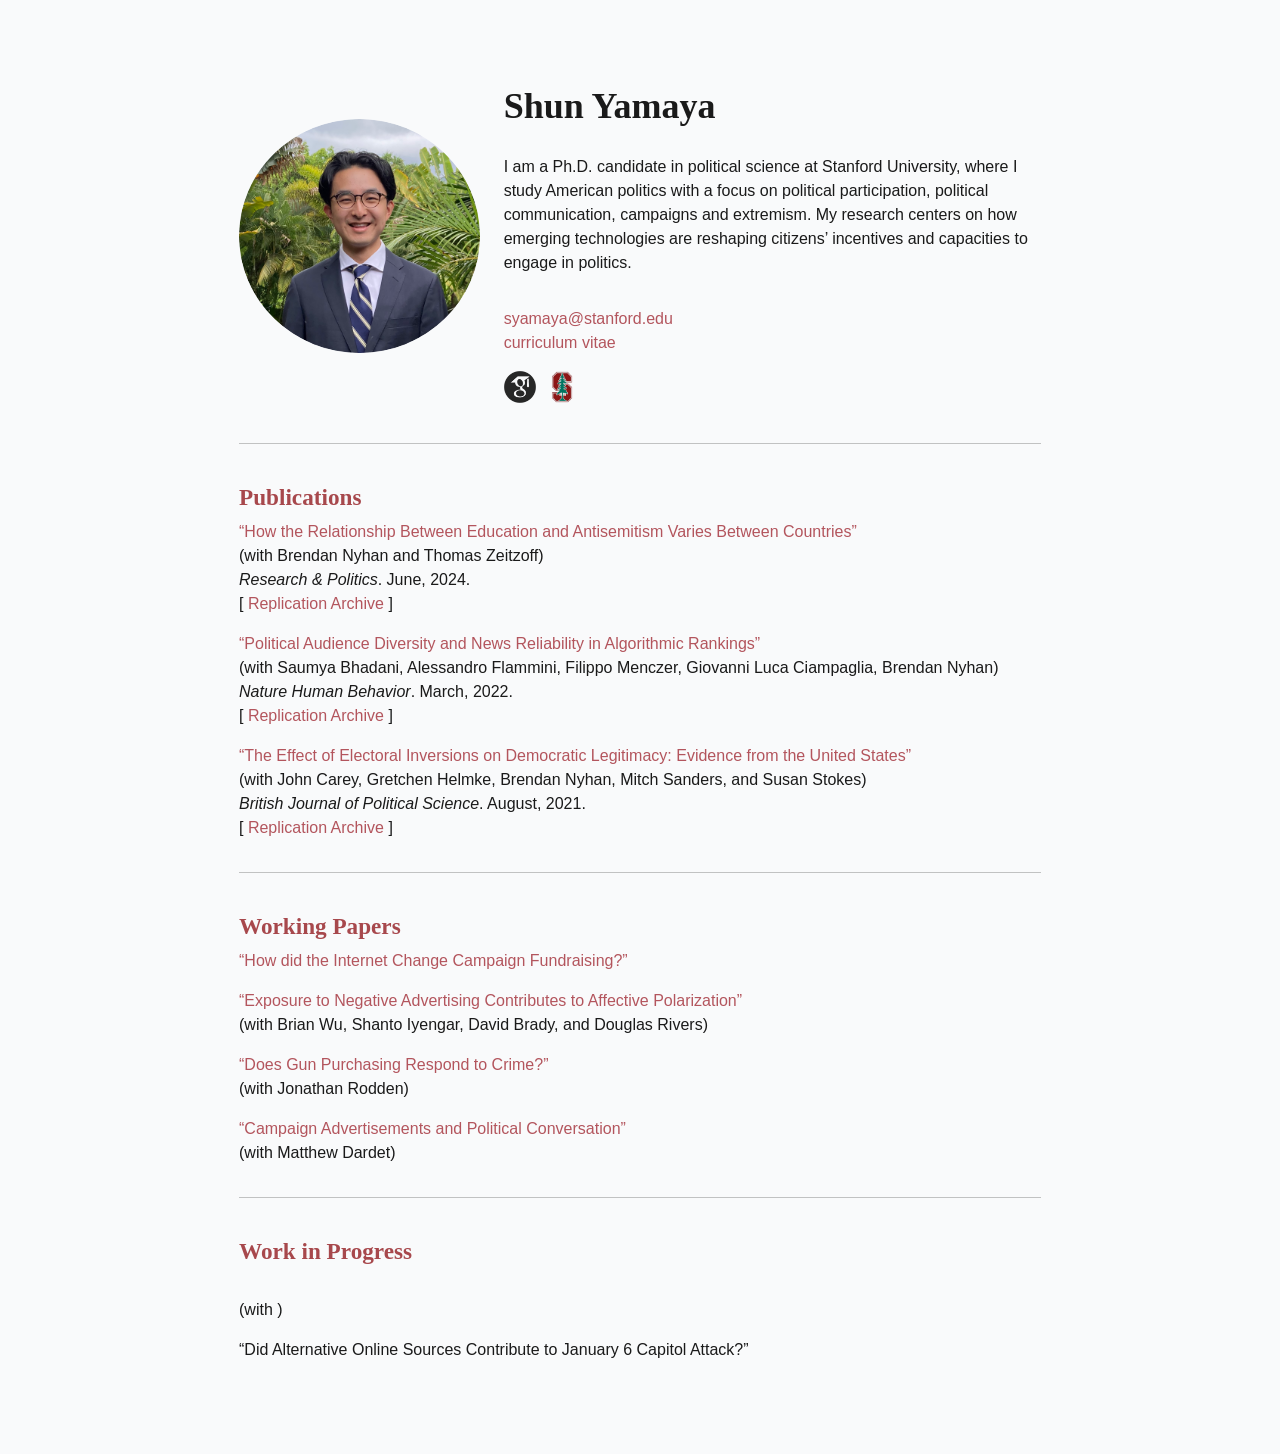
==== commit f62a3c0c: "Add talking campaigns paper Upload new paper with Matt" ====
--- a/docs/index.html
+++ b/docs/index.html
@@ -127,11 +127,12 @@
 <hr class="section-divider">
 <div class="column" style="width:100%;">
 <h3 style="font-size:24;">
-Working papers
+Working Papers
 </h3>
 <p><a href="./file/documents/research/internet_elections.pdf" target="_blank" rel="noopener noreferrer">“How did the Internet Change Campaign Fundraising?”</a><br></p>
 <p><a href="./file/documents/research/ads_and_affective_polarization.pdf" target="_blank" rel="noopener noreferrer">“Exposure to Negative Advertising Contributes to Affective Polarization”</a> <br> (with Brian Wu, Shanto Iyengar, David Brady, and Douglas Rivers)</p>
 <p><a href="./file/documents/research/guns_crime.pdf" target="_blank" rel="noopener noreferrer">“Does Gun Purchasing Respond to Crime?”</a> <br> (with Jonathan Rodden)</p>
+<p><a href="./file/documents/research/talking_campaigns.pdf" target="_blank" rel="noopener noreferrer">“Campaign Advertisements and Political Conversation”</a> <br> (with Matthew Dardet)</p>
 <!--  -->
 </div>
 <hr class="section-divider">
@@ -139,7 +140,7 @@
 <h3 style="font-size:24;">
 Work in Progress
 </h3>
-<p>“Campaigns and Conversation” <br> (with Matthew Dardet) <br></p>
+<p><br> (with ) <br></p>
 <p>“Did Alternative Online Sources Contribute to January 6 Capitol Attack?”</p>
 </div>
 
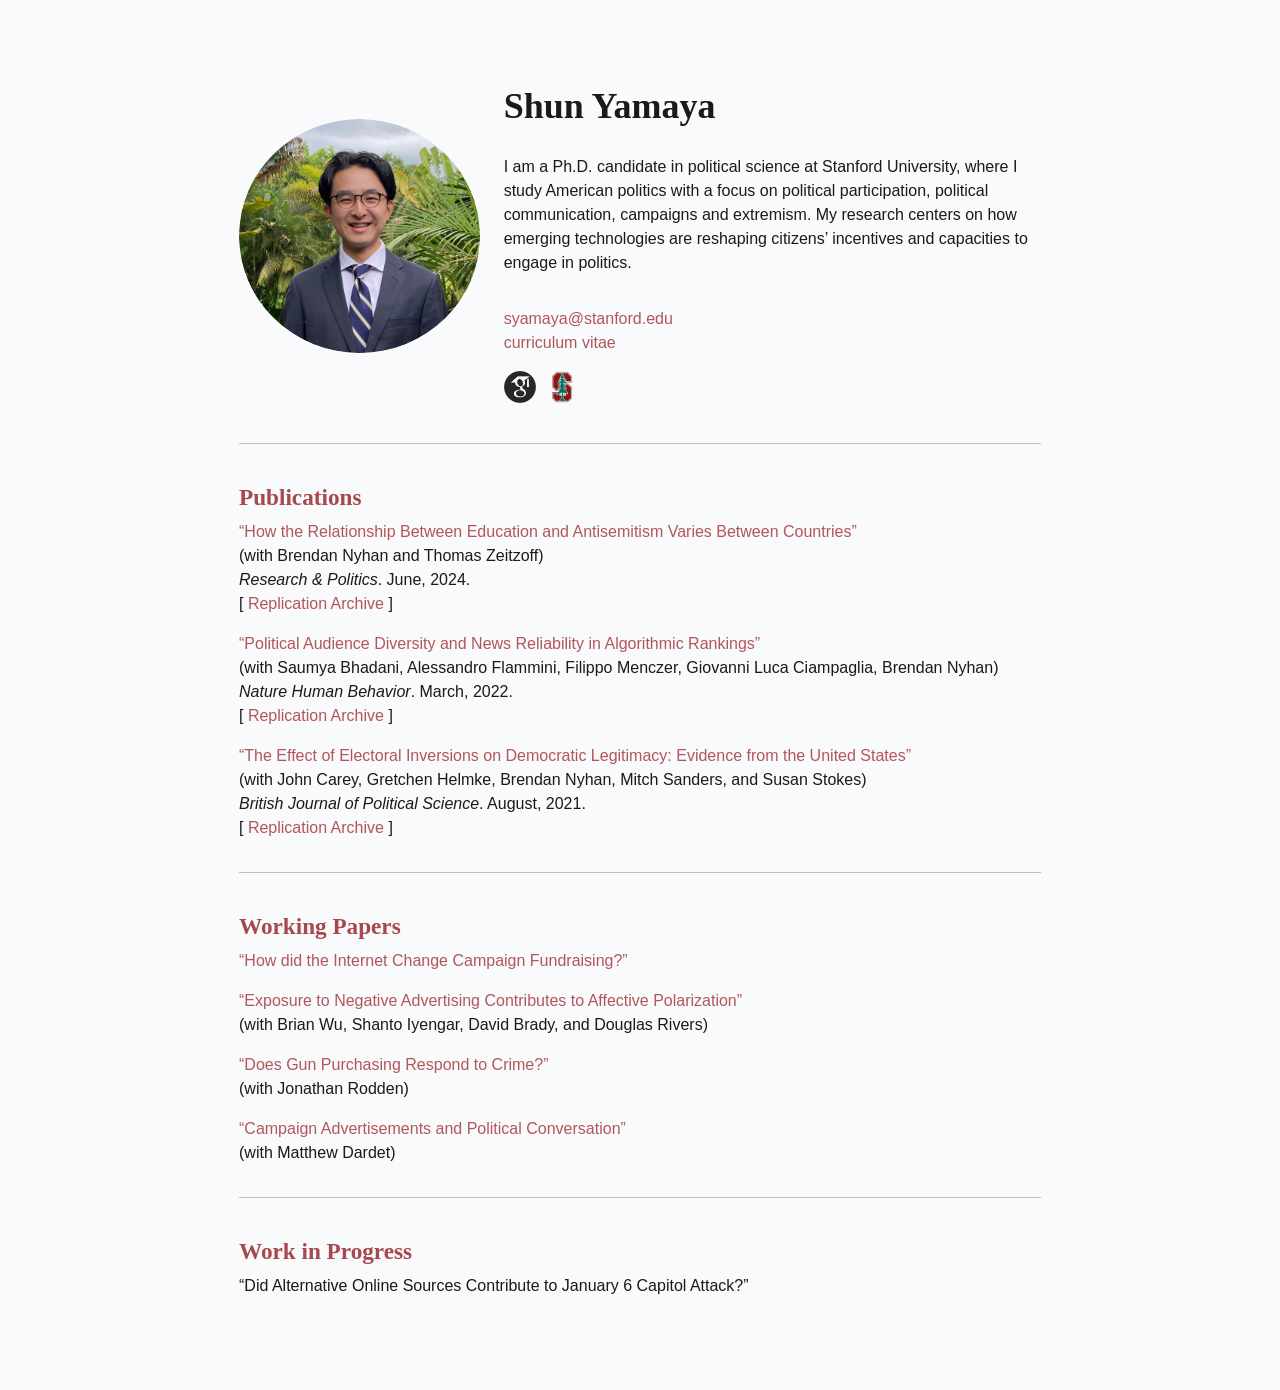
==== commit 70d44674: "PDF updates for 2 papers -campaigns and polarization, campaigns and talk paper update." ====
--- a/docs/index.html
+++ b/docs/index.html
@@ -2,13 +2,16 @@
 <html xmlns="http://www.w3.org/1999/xhtml" lang="en" xml:lang="en"><head>
 
 <meta charset="utf-8">
-<meta name="generator" content="quarto-1.6.42">
+<meta name="generator" content="quarto-1.9.38">
 
 <meta name="viewport" content="width=device-width, initial-scale=1.0, user-scalable=yes">
 
 
 <title>Shun Yamaya</title>
 <style>
+/* Default styles provided by pandoc.
+** See https://pandoc.org/MANUAL.html#variables-for-html for config info.
+*/
 code{white-space: pre-wrap;}
 span.smallcaps{font-variant: small-caps;}
 div.columns{display: flex; gap: min(4vw, 1.5em);}
@@ -31,14 +34,15 @@
 <script src="site_libs/quarto-search/quarto-search.js"></script>
 <meta name="quarto:offset" content="./">
 <link href="./figs/favicon.png" rel="icon" type="image/png">
-<script src="site_libs/quarto-html/quarto.js"></script>
+<script src="site_libs/quarto-html/quarto.js" type="module"></script>
+<script src="site_libs/quarto-html/tabsets/tabsets.js" type="module"></script>
 <script src="site_libs/quarto-html/popper.min.js"></script>
 <script src="site_libs/quarto-html/tippy.umd.min.js"></script>
 <link href="site_libs/quarto-html/tippy.css" rel="stylesheet">
-<link href="site_libs/quarto-html/quarto-syntax-highlighting-2f5df379a58b258e96c21c0638c20c03.css" rel="stylesheet" id="quarto-text-highlighting-styles">
+<link href="site_libs/quarto-html/quarto-syntax-highlighting-15634bcf2e68342d4ad2dfa704d543f6.css" rel="stylesheet" id="quarto-text-highlighting-styles">
 <script src="site_libs/bootstrap/bootstrap.min.js"></script>
 <link href="site_libs/bootstrap/bootstrap-icons.css" rel="stylesheet">
-<link href="site_libs/bootstrap/bootstrap-5f994f99ae5a45e70ff2e3f6311bb6db.min.css" rel="stylesheet" append-hash="true" id="quarto-bootstrap" data-mode="light">
+<link href="site_libs/bootstrap/bootstrap-cb9c1b9a157b48816ed1ead3b7d0427c.min.css" rel="stylesheet" append-hash="true" id="quarto-bootstrap" data-mode="light">
 <script id="quarto-search-options" type="application/json">{
   "location": "navbar",
   "copy-button": false,
@@ -80,7 +84,7 @@
 <link rel="stylesheet" href="styles.css">
 </head>
 
-<body class="fullcontent">
+<body class="fullcontent quarto-light">
 
 <div id="quarto-search-results"></div>
 <!-- content -->
@@ -130,7 +134,7 @@
 Working Papers
 </h3>
 <p><a href="./file/documents/research/internet_elections.pdf" target="_blank" rel="noopener noreferrer">“How did the Internet Change Campaign Fundraising?”</a><br></p>
-<p><a href="./file/documents/research/ads_and_affective_polarization.pdf" target="_blank" rel="noopener noreferrer">“Exposure to Negative Advertising Contributes to Affective Polarization”</a> <br> (with Brian Wu, Shanto Iyengar, David Brady, and Douglas Rivers)</p>
+<p><a href="./file/documents/research/campaigns_polarization.pdf" target="_blank" rel="noopener noreferrer">“Exposure to Negative Advertising Contributes to Affective Polarization”</a> <br> (with Brian Wu, Shanto Iyengar, David Brady, and Douglas Rivers)</p>
 <p><a href="./file/documents/research/guns_crime.pdf" target="_blank" rel="noopener noreferrer">“Does Gun Purchasing Respond to Crime?”</a> <br> (with Jonathan Rodden)</p>
 <p><a href="./file/documents/research/talking_campaigns.pdf" target="_blank" rel="noopener noreferrer">“Campaign Advertisements and Political Conversation”</a> <br> (with Matthew Dardet)</p>
 <!--  -->
@@ -140,7 +144,6 @@
 <h3 style="font-size:24;">
 Work in Progress
 </h3>
-<p><br> (with ) <br></p>
 <p>“Did Alternative Online Sources Contribute to January 6 Capitol Attack?”</p>
 </div>
 
@@ -148,229 +151,236 @@
 
 </main> <!-- /main -->
 <script id="quarto-html-after-body" type="application/javascript">
-window.document.addEventListener("DOMContentLoaded", function (event) {
-  const toggleBodyColorMode = (bsSheetEl) => {
-    const mode = bsSheetEl.getAttribute("data-mode");
-    const bodyEl = window.document.querySelector("body");
-    if (mode === "dark") {
-      bodyEl.classList.add("quarto-dark");
-      bodyEl.classList.remove("quarto-light");
-    } else {
-      bodyEl.classList.add("quarto-light");
-      bodyEl.classList.remove("quarto-dark");
-    }
-  }
-  const toggleBodyColorPrimary = () => {
-    const bsSheetEl = window.document.querySelector("link#quarto-bootstrap");
-    if (bsSheetEl) {
-      toggleBodyColorMode(bsSheetEl);
-    }
-  }
-  toggleBodyColorPrimary();  
-  const isCodeAnnotation = (el) => {
-    for (const clz of el.classList) {
-      if (clz.startsWith('code-annotation-')) {                     
-        return true;
-      }
-    }
-    return false;
-  }
-  const onCopySuccess = function(e) {
-    // button target
-    const button = e.trigger;
-    // don't keep focus
-    button.blur();
-    // flash "checked"
-    button.classList.add('code-copy-button-checked');
-    var currentTitle = button.getAttribute("title");
-    button.setAttribute("title", "Copied!");
-    let tooltip;
-    if (window.bootstrap) {
-      button.setAttribute("data-bs-toggle", "tooltip");
-      button.setAttribute("data-bs-placement", "left");
-      button.setAttribute("data-bs-title", "Copied!");
-      tooltip = new bootstrap.Tooltip(button, 
-        { trigger: "manual", 
-          customClass: "code-copy-button-tooltip",
-          offset: [0, -8]});
-      tooltip.show();    
-    }
-    setTimeout(function() {
-      if (tooltip) {
-        tooltip.hide();
-        button.removeAttribute("data-bs-title");
-        button.removeAttribute("data-bs-toggle");
-        button.removeAttribute("data-bs-placement");
-      }
-      button.setAttribute("title", currentTitle);
-      button.classList.remove('code-copy-button-checked');
-    }, 1000);
-    // clear code selection
-    e.clearSelection();
-  }
-  const getTextToCopy = function(trigger) {
-      const codeEl = trigger.previousElementSibling.cloneNode(true);
+  window.document.addEventListener("DOMContentLoaded", function (event) {
+    const isCodeAnnotation = (el) => {
+      for (const clz of el.classList) {
+        if (clz.startsWith('code-annotation-')) {                     
+          return true;
+        }
+      }
+      return false;
+    }
+    const onCopySuccess = function(e) {
+      // button target
+      const button = e.trigger;
+      // don't keep focus
+      button.blur();
+      // flash "checked"
+      button.classList.add('code-copy-button-checked');
+      var currentTitle = button.getAttribute("title");
+      button.setAttribute("title", "Copied!");
+      let tooltip;
+      if (window.bootstrap) {
+        button.setAttribute("data-bs-toggle", "tooltip");
+        button.setAttribute("data-bs-placement", "left");
+        button.setAttribute("data-bs-title", "Copied!");
+        tooltip = new bootstrap.Tooltip(button, 
+          { trigger: "manual", 
+            customClass: "code-copy-button-tooltip",
+            offset: [0, -8]});
+        tooltip.show();    
+      }
+      setTimeout(function() {
+        if (tooltip) {
+          tooltip.hide();
+          button.removeAttribute("data-bs-title");
+          button.removeAttribute("data-bs-toggle");
+          button.removeAttribute("data-bs-placement");
+        }
+        button.setAttribute("title", currentTitle);
+        button.classList.remove('code-copy-button-checked');
+      }, 1000);
+      // clear code selection
+      e.clearSelection();
+    }
+    const getTextToCopy = function(trigger) {
+      const outerScaffold = trigger.parentElement.cloneNode(true);
+      const codeEl = outerScaffold.querySelector('code');
       for (const childEl of codeEl.children) {
         if (isCodeAnnotation(childEl)) {
           childEl.remove();
         }
       }
       return codeEl.innerText;
-  }
-  const clipboard = new window.ClipboardJS('.code-copy-button:not([data-in-quarto-modal])', {
-    text: getTextToCopy
-  });
-  clipboard.on('success', onCopySuccess);
-  if (window.document.getElementById('quarto-embedded-source-code-modal')) {
-    const clipboardModal = new window.ClipboardJS('.code-copy-button[data-in-quarto-modal]', {
-      text: getTextToCopy,
-      container: window.document.getElementById('quarto-embedded-source-code-modal')
+    }
+    const clipboard = new window.ClipboardJS('.code-copy-button:not([data-in-quarto-modal])', {
+      text: getTextToCopy
     });
-    clipboardModal.on('success', onCopySuccess);
-  }
-    var localhostRegex = new RegExp(/^(?:http|https):\/\/localhost\:?[0-9]*\//);
-    var mailtoRegex = new RegExp(/^mailto:/);
-      var filterRegex = new RegExp("https:\/\/shunyamaya\.github\.io");
-    var isInternal = (href) => {
-        return filterRegex.test(href) || localhostRegex.test(href) || mailtoRegex.test(href);
-    }
-    // Inspect non-navigation links and adorn them if external
- 	var links = window.document.querySelectorAll('a[href]:not(.nav-link):not(.navbar-brand):not(.toc-action):not(.sidebar-link):not(.sidebar-item-toggle):not(.pagination-link):not(.no-external):not([aria-hidden]):not(.dropdown-item):not(.quarto-navigation-tool):not(.about-link)');
-    for (var i=0; i<links.length; i++) {
-      const link = links[i];
-      if (!isInternal(link.href)) {
-        // undo the damage that might have been done by quarto-nav.js in the case of
-        // links that we want to consider external
-        if (link.dataset.originalHref !== undefined) {
-          link.href = link.dataset.originalHref;
-        }
-      }
-    }
-  function tippyHover(el, contentFn, onTriggerFn, onUntriggerFn) {
-    const config = {
-      allowHTML: true,
-      maxWidth: 500,
-      delay: 100,
-      arrow: false,
-      appendTo: function(el) {
-          return el.parentElement;
-      },
-      interactive: true,
-      interactiveBorder: 10,
-      theme: 'quarto',
-      placement: 'bottom-start',
-    };
-    if (contentFn) {
-      config.content = contentFn;
-    }
-    if (onTriggerFn) {
-      config.onTrigger = onTriggerFn;
-    }
-    if (onUntriggerFn) {
-      config.onUntrigger = onUntriggerFn;
-    }
-    window.tippy(el, config); 
-  }
-  const noterefs = window.document.querySelectorAll('a[role="doc-noteref"]');
-  for (var i=0; i<noterefs.length; i++) {
-    const ref = noterefs[i];
-    tippyHover(ref, function() {
-      // use id or data attribute instead here
-      let href = ref.getAttribute('data-footnote-href') || ref.getAttribute('href');
-      try { href = new URL(href).hash; } catch {}
-      const id = href.replace(/^#\/?/, "");
-      const note = window.document.getElementById(id);
-      if (note) {
-        return note.innerHTML;
+    clipboard.on('success', onCopySuccess);
+    if (window.document.getElementById('quarto-embedded-source-code-modal')) {
+      const clipboardModal = new window.ClipboardJS('.code-copy-button[data-in-quarto-modal]', {
+        text: getTextToCopy,
+        container: window.document.getElementById('quarto-embedded-source-code-modal')
+      });
+      clipboardModal.on('success', onCopySuccess);
+    }
+      var localhostRegex = new RegExp(/^(?:http|https):\/\/localhost\:?[0-9]*\//);
+      var mailtoRegex = new RegExp(/^mailto:/);
+        var filterRegex = new RegExp("https:\/\/shunyamaya\.github\.io");
+      var isInternal = (href) => {
+          return filterRegex.test(href) || localhostRegex.test(href) || mailtoRegex.test(href);
+      }
+      // Inspect non-navigation links and adorn them if external
+     var links = window.document.querySelectorAll('a[href]:not(.nav-link):not(.navbar-brand):not(.toc-action):not(.sidebar-link):not(.sidebar-item-toggle):not(.pagination-link):not(.no-external):not([aria-hidden]):not(.dropdown-item):not(.quarto-navigation-tool):not(.about-link)');
+      for (var i=0; i<links.length; i++) {
+        const link = links[i];
+        if (!isInternal(link.href)) {
+          // undo the damage that might have been done by quarto-nav.js in the case of
+          // links that we want to consider external
+          if (link.dataset.originalHref !== undefined) {
+            link.href = link.dataset.originalHref;
+          }
+        }
+      }
+    function tippyHover(el, contentFn, onTriggerFn, onUntriggerFn) {
+      const config = {
+        allowHTML: true,
+        maxWidth: 500,
+        delay: 100,
+        arrow: false,
+        appendTo: function(el) {
+            return el.parentElement;
+        },
+        interactive: true,
+        interactiveBorder: 10,
+        theme: 'quarto',
+        placement: 'bottom-start',
+      };
+      if (contentFn) {
+        config.content = contentFn;
+      }
+      if (onTriggerFn) {
+        config.onTrigger = onTriggerFn;
+      }
+      if (onUntriggerFn) {
+        config.onUntrigger = onUntriggerFn;
+      }
+      window.tippy(el, config); 
+    }
+    const noterefs = window.document.querySelectorAll('a[role="doc-noteref"]');
+    for (var i=0; i<noterefs.length; i++) {
+      const ref = noterefs[i];
+      tippyHover(ref, function() {
+        // use id or data attribute instead here
+        let href = ref.getAttribute('data-footnote-href') || ref.getAttribute('href');
+        try { href = new URL(href).hash; } catch {}
+        const id = href.replace(/^#\/?/, "");
+        const note = window.document.getElementById(id);
+        if (note) {
+          return note.innerHTML;
+        } else {
+          return "";
+        }
+      });
+    }
+    const xrefs = window.document.querySelectorAll('a.quarto-xref');
+    const processXRef = (id, note) => {
+      // Strip column container classes
+      const stripColumnClz = (el) => {
+        el.classList.remove("page-full", "page-columns");
+        if (el.children) {
+          for (const child of el.children) {
+            stripColumnClz(child);
+          }
+        }
+      }
+      stripColumnClz(note)
+      if (id === null || id.startsWith('sec-')) {
+        // Special case sections, only their first couple elements
+        const container = document.createElement("div");
+        if (note.children && note.children.length > 2) {
+          container.appendChild(note.children[0].cloneNode(true));
+          for (let i = 1; i < note.children.length; i++) {
+            const child = note.children[i];
+            if (child.tagName === "P" && child.innerText === "") {
+              continue;
+            } else {
+              container.appendChild(child.cloneNode(true));
+              break;
+            }
+          }
+          if (window.Quarto?.typesetMath) {
+            window.Quarto.typesetMath(container);
+          }
+          return container.innerHTML
+        } else {
+          if (window.Quarto?.typesetMath) {
+            window.Quarto.typesetMath(note);
+          }
+          return note.innerHTML;
+        }
       } else {
-        return "";
-      }
-    });
-  }
-  const xrefs = window.document.querySelectorAll('a.quarto-xref');
-  const processXRef = (id, note) => {
-    // Strip column container classes
-    const stripColumnClz = (el) => {
-      el.classList.remove("page-full", "page-columns");
-      if (el.children) {
-        for (const child of el.children) {
-          stripColumnClz(child);
-        }
-      }
-    }
-    stripColumnClz(note)
-    if (id === null || id.startsWith('sec-')) {
-      // Special case sections, only their first couple elements
-      const container = document.createElement("div");
-      if (note.children && note.children.length > 2) {
-        container.appendChild(note.children[0].cloneNode(true));
-        for (let i = 1; i < note.children.length; i++) {
-          const child = note.children[i];
-          if (child.tagName === "P" && child.innerText === "") {
-            continue;
-          } else {
-            container.appendChild(child.cloneNode(true));
-            break;
-          }
-        }
-        if (window.Quarto?.typesetMath) {
-          window.Quarto.typesetMath(container);
-        }
-        return container.innerHTML
-      } else {
+        // Remove any anchor links if they are present
+        const anchorLink = note.querySelector('a.anchorjs-link');
+        if (anchorLink) {
+          anchorLink.remove();
+        }
         if (window.Quarto?.typesetMath) {
           window.Quarto.typesetMath(note);
         }
-        return note.innerHTML;
-      }
-    } else {
-      // Remove any anchor links if they are present
-      const anchorLink = note.querySelector('a.anchorjs-link');
-      if (anchorLink) {
-        anchorLink.remove();
-      }
-      if (window.Quarto?.typesetMath) {
-        window.Quarto.typesetMath(note);
-      }
-      if (note.classList.contains("callout")) {
-        return note.outerHTML;
-      } else {
-        return note.innerHTML;
-      }
-    }
-  }
-  for (var i=0; i<xrefs.length; i++) {
-    const xref = xrefs[i];
-    tippyHover(xref, undefined, function(instance) {
-      instance.disable();
-      let url = xref.getAttribute('href');
-      let hash = undefined; 
-      if (url.startsWith('#')) {
-        hash = url;
-      } else {
-        try { hash = new URL(url).hash; } catch {}
-      }
-      if (hash) {
-        const id = hash.replace(/^#\/?/, "");
-        const note = window.document.getElementById(id);
-        if (note !== null) {
-          try {
-            const html = processXRef(id, note.cloneNode(true));
-            instance.setContent(html);
-          } finally {
-            instance.enable();
-            instance.show();
-          }
+        if (note.classList.contains("callout")) {
+          return note.outerHTML;
         } else {
-          // See if we can fetch this
-          fetch(url.split('#')[0])
+          return note.innerHTML;
+        }
+      }
+    }
+    for (var i=0; i<xrefs.length; i++) {
+      const xref = xrefs[i];
+      tippyHover(xref, undefined, function(instance) {
+        instance.disable();
+        let url = xref.getAttribute('href');
+        let hash = undefined; 
+        if (url.startsWith('#')) {
+          hash = url;
+        } else {
+          try { hash = new URL(url).hash; } catch {}
+        }
+        if (hash) {
+          const id = hash.replace(/^#\/?/, "");
+          const note = window.document.getElementById(id);
+          if (note !== null) {
+            try {
+              const html = processXRef(id, note.cloneNode(true));
+              instance.setContent(html);
+            } finally {
+              instance.enable();
+              instance.show();
+            }
+          } else {
+            // See if we can fetch this
+            fetch(url.split('#')[0])
+            .then(res => res.text())
+            .then(html => {
+              const parser = new DOMParser();
+              const htmlDoc = parser.parseFromString(html, "text/html");
+              const note = htmlDoc.getElementById(id);
+              if (note !== null) {
+                const html = processXRef(id, note);
+                instance.setContent(html);
+              } 
+            }).finally(() => {
+              instance.enable();
+              instance.show();
+            });
+          }
+        } else {
+          // See if we can fetch a full url (with no hash to target)
+          // This is a special case and we should probably do some content thinning / targeting
+          fetch(url)
           .then(res => res.text())
           .then(html => {
             const parser = new DOMParser();
             const htmlDoc = parser.parseFromString(html, "text/html");
-            const note = htmlDoc.getElementById(id);
+            const note = htmlDoc.querySelector('main.content');
             if (note !== null) {
-              const html = processXRef(id, note);
+              // This should only happen for chapter cross references
+              // (since there is no id in the URL)
+              // remove the first header
+              if (note.children.length > 0 && note.children[0].tagName === "HEADER") {
+                note.children[0].remove();
+              }
+              const html = processXRef(null, note);
               instance.setContent(html);
             } 
           }).finally(() => {
@@ -378,185 +388,161 @@
             instance.show();
           });
         }
+      }, function(instance) {
+      });
+    }
+        let selectedAnnoteEl;
+        const selectorForAnnotation = ( cell, annotation) => {
+          let cellAttr = 'data-code-cell="' + cell + '"';
+          let lineAttr = 'data-code-annotation="' +  annotation + '"';
+          const selector = 'span[' + cellAttr + '][' + lineAttr + ']';
+          return selector;
+        }
+        const selectCodeLines = (annoteEl) => {
+          const doc = window.document;
+          const targetCell = annoteEl.getAttribute("data-target-cell");
+          const targetAnnotation = annoteEl.getAttribute("data-target-annotation");
+          const annoteSpan = window.document.querySelector(selectorForAnnotation(targetCell, targetAnnotation));
+          const lines = annoteSpan.getAttribute("data-code-lines").split(",");
+          const lineIds = lines.map((line) => {
+            return targetCell + "-" + line;
+          })
+          let top = null;
+          let height = null;
+          let parent = null;
+          if (lineIds.length > 0) {
+              //compute the position of the single el (top and bottom and make a div)
+              const el = window.document.getElementById(lineIds[0]);
+              top = el.offsetTop;
+              height = el.offsetHeight;
+              parent = el.parentElement.parentElement;
+            if (lineIds.length > 1) {
+              const lastEl = window.document.getElementById(lineIds[lineIds.length - 1]);
+              const bottom = lastEl.offsetTop + lastEl.offsetHeight;
+              height = bottom - top;
+            }
+            if (top !== null && height !== null && parent !== null) {
+              // cook up a div (if necessary) and position it 
+              let div = window.document.getElementById("code-annotation-line-highlight");
+              if (div === null) {
+                div = window.document.createElement("div");
+                div.setAttribute("id", "code-annotation-line-highlight");
+                div.style.position = 'absolute';
+                parent.appendChild(div);
+              }
+              div.style.top = top - 2 + "px";
+              div.style.height = height + 4 + "px";
+              div.style.left = 0;
+              let gutterDiv = window.document.getElementById("code-annotation-line-highlight-gutter");
+              if (gutterDiv === null) {
+                gutterDiv = window.document.createElement("div");
+                gutterDiv.setAttribute("id", "code-annotation-line-highlight-gutter");
+                gutterDiv.style.position = 'absolute';
+                const codeCell = window.document.getElementById(targetCell);
+                const gutter = codeCell.querySelector('.code-annotation-gutter');
+                gutter.appendChild(gutterDiv);
+              }
+              gutterDiv.style.top = top - 2 + "px";
+              gutterDiv.style.height = height + 4 + "px";
+            }
+            selectedAnnoteEl = annoteEl;
+          }
+        };
+        const unselectCodeLines = () => {
+          const elementsIds = ["code-annotation-line-highlight", "code-annotation-line-highlight-gutter"];
+          elementsIds.forEach((elId) => {
+            const div = window.document.getElementById(elId);
+            if (div) {
+              div.remove();
+            }
+          });
+          selectedAnnoteEl = undefined;
+        };
+          // Handle positioning of the toggle
+      window.addEventListener(
+        "resize",
+        throttle(() => {
+          elRect = undefined;
+          if (selectedAnnoteEl) {
+            selectCodeLines(selectedAnnoteEl);
+          }
+        }, 10)
+      );
+      function throttle(fn, ms) {
+      let throttle = false;
+      let timer;
+        return (...args) => {
+          if(!throttle) { // first call gets through
+              fn.apply(this, args);
+              throttle = true;
+          } else { // all the others get throttled
+              if(timer) clearTimeout(timer); // cancel #2
+              timer = setTimeout(() => {
+                fn.apply(this, args);
+                timer = throttle = false;
+              }, ms);
+          }
+        };
+      }
+        // Attach click handler to the DT
+        const annoteDls = window.document.querySelectorAll('dt[data-target-cell]');
+        for (const annoteDlNode of annoteDls) {
+          annoteDlNode.addEventListener('click', (event) => {
+            const clickedEl = event.target;
+            if (clickedEl !== selectedAnnoteEl) {
+              unselectCodeLines();
+              const activeEl = window.document.querySelector('dt[data-target-cell].code-annotation-active');
+              if (activeEl) {
+                activeEl.classList.remove('code-annotation-active');
+              }
+              selectCodeLines(clickedEl);
+              clickedEl.classList.add('code-annotation-active');
+            } else {
+              // Unselect the line
+              unselectCodeLines();
+              clickedEl.classList.remove('code-annotation-active');
+            }
+          });
+        }
+    const findCites = (el) => {
+      const parentEl = el.parentElement;
+      if (parentEl) {
+        const cites = parentEl.dataset.cites;
+        if (cites) {
+          return {
+            el,
+            cites: cites.split(' ')
+          };
+        } else {
+          return findCites(el.parentElement)
+        }
       } else {
-        // See if we can fetch a full url (with no hash to target)
-        // This is a special case and we should probably do some content thinning / targeting
-        fetch(url)
-        .then(res => res.text())
-        .then(html => {
-          const parser = new DOMParser();
-          const htmlDoc = parser.parseFromString(html, "text/html");
-          const note = htmlDoc.querySelector('main.content');
-          if (note !== null) {
-            // This should only happen for chapter cross references
-            // (since there is no id in the URL)
-            // remove the first header
-            if (note.children.length > 0 && note.children[0].tagName === "HEADER") {
-              note.children[0].remove();
-            }
-            const html = processXRef(null, note);
-            instance.setContent(html);
-          } 
-        }).finally(() => {
-          instance.enable();
-          instance.show();
+        return undefined;
+      }
+    };
+    var bibliorefs = window.document.querySelectorAll('a[role="doc-biblioref"]');
+    for (var i=0; i<bibliorefs.length; i++) {
+      const ref = bibliorefs[i];
+      const citeInfo = findCites(ref);
+      if (citeInfo) {
+        tippyHover(citeInfo.el, function() {
+          var popup = window.document.createElement('div');
+          citeInfo.cites.forEach(function(cite) {
+            var citeDiv = window.document.createElement('div');
+            citeDiv.classList.add('hanging-indent');
+            citeDiv.classList.add('csl-entry');
+            var biblioDiv = window.document.getElementById('ref-' + cite);
+            if (biblioDiv) {
+              citeDiv.innerHTML = biblioDiv.innerHTML;
+            }
+            popup.appendChild(citeDiv);
+          });
+          return popup.innerHTML;
         });
       }
-    }, function(instance) {
-    });
-  }
-      let selectedAnnoteEl;
-      const selectorForAnnotation = ( cell, annotation) => {
-        let cellAttr = 'data-code-cell="' + cell + '"';
-        let lineAttr = 'data-code-annotation="' +  annotation + '"';
-        const selector = 'span[' + cellAttr + '][' + lineAttr + ']';
-        return selector;
-      }
-      const selectCodeLines = (annoteEl) => {
-        const doc = window.document;
-        const targetCell = annoteEl.getAttribute("data-target-cell");
-        const targetAnnotation = annoteEl.getAttribute("data-target-annotation");
-        const annoteSpan = window.document.querySelector(selectorForAnnotation(targetCell, targetAnnotation));
-        const lines = annoteSpan.getAttribute("data-code-lines").split(",");
-        const lineIds = lines.map((line) => {
-          return targetCell + "-" + line;
-        })
-        let top = null;
-        let height = null;
-        let parent = null;
-        if (lineIds.length > 0) {
-            //compute the position of the single el (top and bottom and make a div)
-            const el = window.document.getElementById(lineIds[0]);
-            top = el.offsetTop;
-            height = el.offsetHeight;
-            parent = el.parentElement.parentElement;
-          if (lineIds.length > 1) {
-            const lastEl = window.document.getElementById(lineIds[lineIds.length - 1]);
-            const bottom = lastEl.offsetTop + lastEl.offsetHeight;
-            height = bottom - top;
-          }
-          if (top !== null && height !== null && parent !== null) {
-            // cook up a div (if necessary) and position it 
-            let div = window.document.getElementById("code-annotation-line-highlight");
-            if (div === null) {
-              div = window.document.createElement("div");
-              div.setAttribute("id", "code-annotation-line-highlight");
-              div.style.position = 'absolute';
-              parent.appendChild(div);
-            }
-            div.style.top = top - 2 + "px";
-            div.style.height = height + 4 + "px";
-            div.style.left = 0;
-            let gutterDiv = window.document.getElementById("code-annotation-line-highlight-gutter");
-            if (gutterDiv === null) {
-              gutterDiv = window.document.createElement("div");
-              gutterDiv.setAttribute("id", "code-annotation-line-highlight-gutter");
-              gutterDiv.style.position = 'absolute';
-              const codeCell = window.document.getElementById(targetCell);
-              const gutter = codeCell.querySelector('.code-annotation-gutter');
-              gutter.appendChild(gutterDiv);
-            }
-            gutterDiv.style.top = top - 2 + "px";
-            gutterDiv.style.height = height + 4 + "px";
-          }
-          selectedAnnoteEl = annoteEl;
-        }
-      };
-      const unselectCodeLines = () => {
-        const elementsIds = ["code-annotation-line-highlight", "code-annotation-line-highlight-gutter"];
-        elementsIds.forEach((elId) => {
-          const div = window.document.getElementById(elId);
-          if (div) {
-            div.remove();
-          }
-        });
-        selectedAnnoteEl = undefined;
-      };
-        // Handle positioning of the toggle
-    window.addEventListener(
-      "resize",
-      throttle(() => {
-        elRect = undefined;
-        if (selectedAnnoteEl) {
-          selectCodeLines(selectedAnnoteEl);
-        }
-      }, 10)
-    );
-    function throttle(fn, ms) {
-    let throttle = false;
-    let timer;
-      return (...args) => {
-        if(!throttle) { // first call gets through
-            fn.apply(this, args);
-            throttle = true;
-        } else { // all the others get throttled
-            if(timer) clearTimeout(timer); // cancel #2
-            timer = setTimeout(() => {
-              fn.apply(this, args);
-              timer = throttle = false;
-            }, ms);
-        }
-      };
-    }
-      // Attach click handler to the DT
-      const annoteDls = window.document.querySelectorAll('dt[data-target-cell]');
-      for (const annoteDlNode of annoteDls) {
-        annoteDlNode.addEventListener('click', (event) => {
-          const clickedEl = event.target;
-          if (clickedEl !== selectedAnnoteEl) {
-            unselectCodeLines();
-            const activeEl = window.document.querySelector('dt[data-target-cell].code-annotation-active');
-            if (activeEl) {
-              activeEl.classList.remove('code-annotation-active');
-            }
-            selectCodeLines(clickedEl);
-            clickedEl.classList.add('code-annotation-active');
-          } else {
-            // Unselect the line
-            unselectCodeLines();
-            clickedEl.classList.remove('code-annotation-active');
-          }
-        });
-      }
-  const findCites = (el) => {
-    const parentEl = el.parentElement;
-    if (parentEl) {
-      const cites = parentEl.dataset.cites;
-      if (cites) {
-        return {
-          el,
-          cites: cites.split(' ')
-        };
-      } else {
-        return findCites(el.parentElement)
-      }
-    } else {
-      return undefined;
-    }
-  };
-  var bibliorefs = window.document.querySelectorAll('a[role="doc-biblioref"]');
-  for (var i=0; i<bibliorefs.length; i++) {
-    const ref = bibliorefs[i];
-    const citeInfo = findCites(ref);
-    if (citeInfo) {
-      tippyHover(citeInfo.el, function() {
-        var popup = window.document.createElement('div');
-        citeInfo.cites.forEach(function(cite) {
-          var citeDiv = window.document.createElement('div');
-          citeDiv.classList.add('hanging-indent');
-          citeDiv.classList.add('csl-entry');
-          var biblioDiv = window.document.getElementById('ref-' + cite);
-          if (biblioDiv) {
-            citeDiv.innerHTML = biblioDiv.innerHTML;
-          }
-          popup.appendChild(citeDiv);
-        });
-        return popup.innerHTML;
-      });
-    }
-  }
-});
-</script>
+    }
+  });
+  </script>
 </div> <!-- /content -->
 
 
--- a/docs/site_libs/quarto-html/quarto-syntax-highlighting-15634bcf2e68342d4ad2dfa704d543f6.css
+++ b/docs/site_libs/quarto-html/quarto-syntax-highlighting-15634bcf2e68342d4ad2dfa704d543f6.css
@@ -0,0 +1,236 @@
+/* quarto syntax highlight colors */
+:root {
+  --quarto-hl-ot-color: #003B4F;
+  --quarto-hl-at-color: #657422;
+  --quarto-hl-ss-color: #20794D;
+  --quarto-hl-an-color: #5E5E5E;
+  --quarto-hl-fu-color: #4758AB;
+  --quarto-hl-st-color: #20794D;
+  --quarto-hl-cf-color: #003B4F;
+  --quarto-hl-op-color: #5E5E5E;
+  --quarto-hl-er-color: #AD0000;
+  --quarto-hl-bn-color: #AD0000;
+  --quarto-hl-al-color: #AD0000;
+  --quarto-hl-va-color: #111111;
+  --quarto-hl-bu-color: inherit;
+  --quarto-hl-ex-color: inherit;
+  --quarto-hl-pp-color: #AD0000;
+  --quarto-hl-in-color: #5E5E5E;
+  --quarto-hl-vs-color: #20794D;
+  --quarto-hl-wa-color: #5E5E5E;
+  --quarto-hl-do-color: #5E5E5E;
+  --quarto-hl-im-color: #00769E;
+  --quarto-hl-ch-color: #20794D;
+  --quarto-hl-dt-color: #AD0000;
+  --quarto-hl-fl-color: #AD0000;
+  --quarto-hl-co-color: #5E5E5E;
+  --quarto-hl-cv-color: #5E5E5E;
+  --quarto-hl-cn-color: #8f5902;
+  --quarto-hl-sc-color: #5E5E5E;
+  --quarto-hl-dv-color: #AD0000;
+  --quarto-hl-kw-color: #003B4F;
+}
+
+/* other quarto variables */
+:root {
+  --quarto-font-monospace: SFMono-Regular, Menlo, Monaco, Consolas, "Liberation Mono", "Courier New", monospace;
+}
+
+/* syntax highlight based on Pandoc's rules */
+pre > code.sourceCode > span {
+  color: #003B4F;
+}
+
+code.sourceCode > span {
+  color: #003B4F;
+}
+
+div.sourceCode,
+div.sourceCode pre.sourceCode {
+  color: #003B4F;
+}
+
+/* Normal */
+code span {
+  color: #003B4F;
+}
+
+/* Alert */
+code span.al {
+  color: #AD0000;
+  font-style: inherit;
+}
+
+/* Annotation */
+code span.an {
+  color: #5E5E5E;
+  font-style: inherit;
+}
+
+/* Attribute */
+code span.at {
+  color: #657422;
+  font-style: inherit;
+}
+
+/* BaseN */
+code span.bn {
+  color: #AD0000;
+  font-style: inherit;
+}
+
+/* BuiltIn */
+code span.bu {
+  font-style: inherit;
+}
+
+/* ControlFlow */
+code span.cf {
+  color: #003B4F;
+  font-weight: bold;
+  font-style: inherit;
+}
+
+/* Char */
+code span.ch {
+  color: #20794D;
+  font-style: inherit;
+}
+
+/* Constant */
+code span.cn {
+  color: #8f5902;
+  font-style: inherit;
+}
+
+/* Comment */
+code span.co {
+  color: #5E5E5E;
+  font-style: inherit;
+}
+
+/* CommentVar */
+code span.cv {
+  color: #5E5E5E;
+  font-style: italic;
+}
+
+/* Documentation */
+code span.do {
+  color: #5E5E5E;
+  font-style: italic;
+}
+
+/* DataType */
+code span.dt {
+  color: #AD0000;
+  font-style: inherit;
+}
+
+/* DecVal */
+code span.dv {
+  color: #AD0000;
+  font-style: inherit;
+}
+
+/* Error */
+code span.er {
+  color: #AD0000;
+  font-style: inherit;
+}
+
+/* Extension */
+code span.ex {
+  font-style: inherit;
+}
+
+/* Float */
+code span.fl {
+  color: #AD0000;
+  font-style: inherit;
+}
+
+/* Function */
+code span.fu {
+  color: #4758AB;
+  font-style: inherit;
+}
+
+/* Import */
+code span.im {
+  color: #00769E;
+  font-style: inherit;
+}
+
+/* Information */
+code span.in {
+  color: #5E5E5E;
+  font-style: inherit;
+}
+
+/* Keyword */
+code span.kw {
+  color: #003B4F;
+  font-weight: bold;
+  font-style: inherit;
+}
+
+/* Operator */
+code span.op {
+  color: #5E5E5E;
+  font-style: inherit;
+}
+
+/* Other */
+code span.ot {
+  color: #003B4F;
+  font-style: inherit;
+}
+
+/* Preprocessor */
+code span.pp {
+  color: #AD0000;
+  font-style: inherit;
+}
+
+/* SpecialChar */
+code span.sc {
+  color: #5E5E5E;
+  font-style: inherit;
+}
+
+/* SpecialString */
+code span.ss {
+  color: #20794D;
+  font-style: inherit;
+}
+
+/* String */
+code span.st {
+  color: #20794D;
+  font-style: inherit;
+}
+
+/* Variable */
+code span.va {
+  color: #111111;
+  font-style: inherit;
+}
+
+/* VerbatimString */
+code span.vs {
+  color: #20794D;
+  font-style: inherit;
+}
+
+/* Warning */
+code span.wa {
+  color: #5E5E5E;
+  font-style: italic;
+}
+
+.prevent-inlining {
+  content: "</";
+}
+
+/*# sourceMappingURL=f23921c56f73e400b49028c9186a1aa0.css.map */
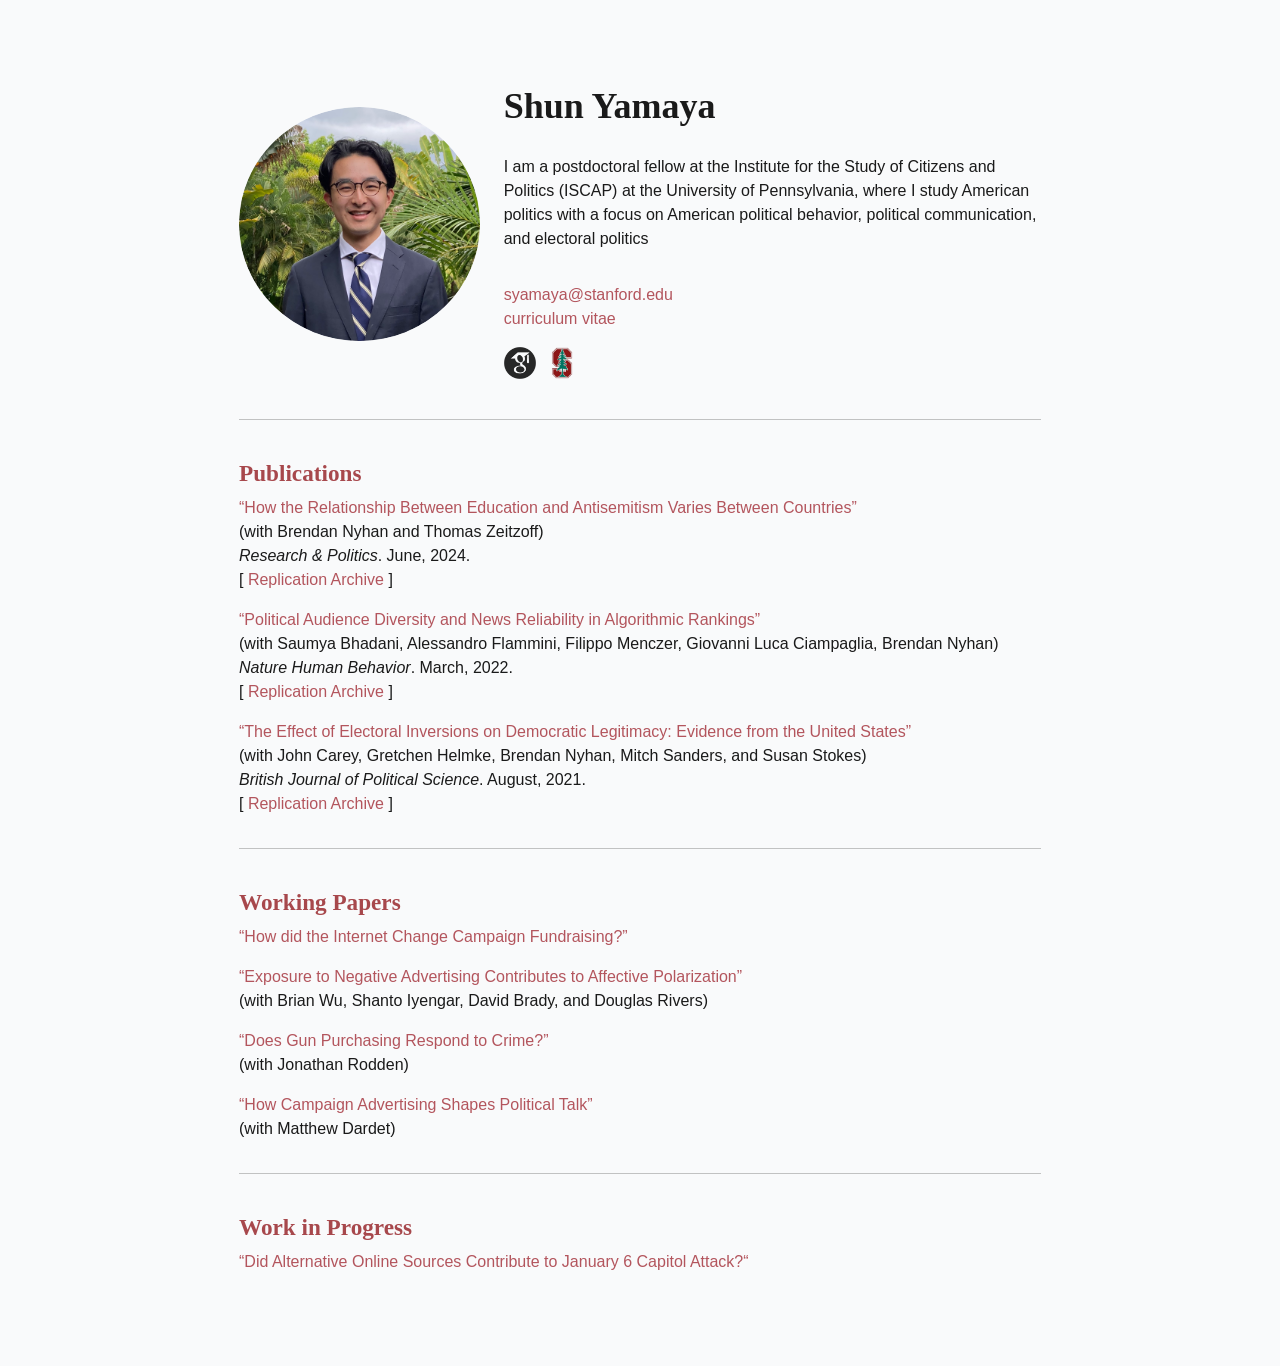
==== commit 3e27a333: "Update with U penn details More papers, new description etc" ====
--- a/docs/index.html
+++ b/docs/index.html
@@ -2,7 +2,7 @@
 <html xmlns="http://www.w3.org/1999/xhtml" lang="en" xml:lang="en"><head>
 
 <meta charset="utf-8">
-<meta name="generator" content="quarto-1.9.38">
+<meta name="generator" content="quarto-1.10.18">
 
 <meta name="viewport" content="width=device-width, initial-scale=1.0, user-scalable=yes">
 
@@ -12,10 +12,13 @@
 /* Default styles provided by pandoc.
 ** See https://pandoc.org/MANUAL.html#variables-for-html for config info.
 */
-code{white-space: pre-wrap;}
 span.smallcaps{font-variant: small-caps;}
-div.columns{display: flex; gap: min(4vw, 1.5em);}
-div.column{flex: auto; overflow-x: auto;}
+div.columns{display: flex; gap: 1.5em;}
+div.column{flex: auto;}
+@media screen {
+div.columns{gap: min(4vw, 1.5em);}
+div.column{overflow-x: auto;}
+}
 div.hanging-indent{margin-left: 1.5em; text-indent: -1.5em;}
 ul.task-list{list-style: none;}
 ul.task-list li input[type="checkbox"] {
@@ -39,10 +42,10 @@
 <script src="site_libs/quarto-html/popper.min.js"></script>
 <script src="site_libs/quarto-html/tippy.umd.min.js"></script>
 <link href="site_libs/quarto-html/tippy.css" rel="stylesheet">
-<link href="site_libs/quarto-html/quarto-syntax-highlighting-15634bcf2e68342d4ad2dfa704d543f6.css" rel="stylesheet" id="quarto-text-highlighting-styles">
+<link href="site_libs/quarto-html/quarto-syntax-highlighting-64a204ab8560d761af7679ceaba22944.css" rel="stylesheet" id="quarto-text-highlighting-styles">
 <script src="site_libs/bootstrap/bootstrap.min.js"></script>
 <link href="site_libs/bootstrap/bootstrap-icons.css" rel="stylesheet">
-<link href="site_libs/bootstrap/bootstrap-cb9c1b9a157b48816ed1ead3b7d0427c.min.css" rel="stylesheet" append-hash="true" id="quarto-bootstrap" data-mode="light">
+<link href="site_libs/bootstrap/bootstrap-4ff6659f3338f4b8b942695b1ca71e58.min.css" rel="stylesheet" append-hash="true" id="quarto-bootstrap" data-mode="light">
 <script id="quarto-search-options" type="application/json">{
   "location": "navbar",
   "copy-button": false,
@@ -108,7 +111,7 @@
 Shun Yamaya
 </h2>
 <p style="margin: 0 0 0.5em 0;">
-</p><p>I am a Ph.D.&nbsp;candidate in political science at Stanford University, where I study American politics with a focus on political participation, political communication, campaigns and extremism. My research centers on how emerging technologies are reshaping citizens’ incentives and capacities to engage in politics.</p>
+</p><p>I am a postdoctoral fellow at the Institute for the Study of Citizens and Politics (ISCAP) at the University of Pennsylvania, where I study American politics with a focus on American political behavior, political communication, and electoral politics</p>
 <p></p>
 <p>
 <a href="mailto:syamaya@stanford.edu">syamaya@stanford.edu</a><br> <a href="./file/documents/cv/shun_yamaya_cv.pdf" target="_blank" rel="noopener noreferrer">curriculum vitae</a>
@@ -136,7 +139,7 @@
 <p><a href="./file/documents/research/internet_elections.pdf" target="_blank" rel="noopener noreferrer">“How did the Internet Change Campaign Fundraising?”</a><br></p>
 <p><a href="./file/documents/research/campaigns_polarization.pdf" target="_blank" rel="noopener noreferrer">“Exposure to Negative Advertising Contributes to Affective Polarization”</a> <br> (with Brian Wu, Shanto Iyengar, David Brady, and Douglas Rivers)</p>
 <p><a href="./file/documents/research/guns_crime.pdf" target="_blank" rel="noopener noreferrer">“Does Gun Purchasing Respond to Crime?”</a> <br> (with Jonathan Rodden)</p>
-<p><a href="./file/documents/research/talking_campaigns.pdf" target="_blank" rel="noopener noreferrer">“Campaign Advertisements and Political Conversation”</a> <br> (with Matthew Dardet)</p>
+<p><a href="./file/documents/research/talking_campaigns.pdf" target="_blank" rel="noopener noreferrer">“How Campaign Advertising Shapes Political Talk”</a> <br> (with Matthew Dardet)</p>
 <!--  -->
 </div>
 <hr class="section-divider">
@@ -144,7 +147,7 @@
 <h3 style="font-size:24;">
 Work in Progress
 </h3>
-<p>“Did Alternative Online Sources Contribute to January 6 Capitol Attack?”</p>
+<p><a href="./file/documents/research/after_parler.pdf" target="_blank" rel="noopener noreferrer">“Did Alternative Online Sources Contribute to January 6 Capitol Attack?“</a> <br></p>
 </div>
 
 
--- a/docs/site_libs/quarto-html/quarto-syntax-highlighting-64a204ab8560d761af7679ceaba22944.css
+++ b/docs/site_libs/quarto-html/quarto-syntax-highlighting-64a204ab8560d761af7679ceaba22944.css
@@ -0,0 +1,236 @@
+/* quarto syntax highlight colors */
+:root {
+  --quarto-hl-ot-color: #003B4F;
+  --quarto-hl-at-color: #657422;
+  --quarto-hl-ss-color: #20794D;
+  --quarto-hl-an-color: #5E5E5E;
+  --quarto-hl-fu-color: #4758AB;
+  --quarto-hl-st-color: #20794D;
+  --quarto-hl-cf-color: #003B4F;
+  --quarto-hl-op-color: #5E5E5E;
+  --quarto-hl-er-color: #AD0000;
+  --quarto-hl-bn-color: #AD0000;
+  --quarto-hl-al-color: #AD0000;
+  --quarto-hl-va-color: #111111;
+  --quarto-hl-bu-color: inherit;
+  --quarto-hl-ex-color: inherit;
+  --quarto-hl-pp-color: #AD0000;
+  --quarto-hl-in-color: #5E5E5E;
+  --quarto-hl-vs-color: #20794D;
+  --quarto-hl-wa-color: #5E5E5E;
+  --quarto-hl-do-color: #5E5E5E;
+  --quarto-hl-im-color: #00769E;
+  --quarto-hl-ch-color: #20794D;
+  --quarto-hl-dt-color: #AD0000;
+  --quarto-hl-fl-color: #AD0000;
+  --quarto-hl-co-color: #5E5E5E;
+  --quarto-hl-cv-color: #5E5E5E;
+  --quarto-hl-cn-color: #8f5902;
+  --quarto-hl-sc-color: #5E5E5E;
+  --quarto-hl-dv-color: #AD0000;
+  --quarto-hl-kw-color: #003B4F;
+}
+
+/* other quarto variables */
+:root {
+  --quarto-font-monospace: SFMono-Regular, Menlo, Monaco, Consolas, "Liberation Mono", "Courier New", monospace;
+}
+
+/* syntax highlight based on Pandoc's rules */
+pre > code.sourceCode > span {
+  color: #003B4F;
+}
+
+code.sourceCode > span {
+  color: #003B4F;
+}
+
+div.sourceCode,
+div.sourceCode pre.sourceCode {
+  color: #003B4F;
+}
+
+/* Normal */
+code span {
+  color: #003B4F;
+}
+
+/* Alert */
+code span.al {
+  color: #AD0000;
+  font-style: inherit;
+}
+
+/* Annotation */
+code span.an {
+  color: #5E5E5E;
+  font-style: inherit;
+}
+
+/* Attribute */
+code span.at {
+  color: #657422;
+  font-style: inherit;
+}
+
+/* BaseN */
+code span.bn {
+  color: #AD0000;
+  font-style: inherit;
+}
+
+/* BuiltIn */
+code span.bu {
+  font-style: inherit;
+}
+
+/* ControlFlow */
+code span.cf {
+  color: #003B4F;
+  font-weight: bold;
+  font-style: inherit;
+}
+
+/* Char */
+code span.ch {
+  color: #20794D;
+  font-style: inherit;
+}
+
+/* Constant */
+code span.cn {
+  color: #8f5902;
+  font-style: inherit;
+}
+
+/* Comment */
+code span.co {
+  color: #5E5E5E;
+  font-style: inherit;
+}
+
+/* CommentVar */
+code span.cv {
+  color: #5E5E5E;
+  font-style: italic;
+}
+
+/* Documentation */
+code span.do {
+  color: #5E5E5E;
+  font-style: italic;
+}
+
+/* DataType */
+code span.dt {
+  color: #AD0000;
+  font-style: inherit;
+}
+
+/* DecVal */
+code span.dv {
+  color: #AD0000;
+  font-style: inherit;
+}
+
+/* Error */
+code span.er {
+  color: #AD0000;
+  font-style: inherit;
+}
+
+/* Extension */
+code span.ex {
+  font-style: inherit;
+}
+
+/* Float */
+code span.fl {
+  color: #AD0000;
+  font-style: inherit;
+}
+
+/* Function */
+code span.fu {
+  color: #4758AB;
+  font-style: inherit;
+}
+
+/* Import */
+code span.im {
+  color: #00769E;
+  font-style: inherit;
+}
+
+/* Information */
+code span.in {
+  color: #5E5E5E;
+  font-style: inherit;
+}
+
+/* Keyword */
+code span.kw {
+  color: #003B4F;
+  font-weight: bold;
+  font-style: inherit;
+}
+
+/* Operator */
+code span.op {
+  color: #5E5E5E;
+  font-style: inherit;
+}
+
+/* Other */
+code span.ot {
+  color: #003B4F;
+  font-style: inherit;
+}
+
+/* Preprocessor */
+code span.pp {
+  color: #AD0000;
+  font-style: inherit;
+}
+
+/* SpecialChar */
+code span.sc {
+  color: #5E5E5E;
+  font-style: inherit;
+}
+
+/* SpecialString */
+code span.ss {
+  color: #20794D;
+  font-style: inherit;
+}
+
+/* String */
+code span.st {
+  color: #20794D;
+  font-style: inherit;
+}
+
+/* Variable */
+code span.va {
+  color: #111111;
+  font-style: inherit;
+}
+
+/* VerbatimString */
+code span.vs {
+  color: #20794D;
+  font-style: inherit;
+}
+
+/* Warning */
+code span.wa {
+  color: #5E5E5E;
+  font-style: italic;
+}
+
+.prevent-inlining {
+  content: "</";
+}
+
+/*# sourceMappingURL=9d8d5bb603a83b8298b89080a598c93b.css.map */
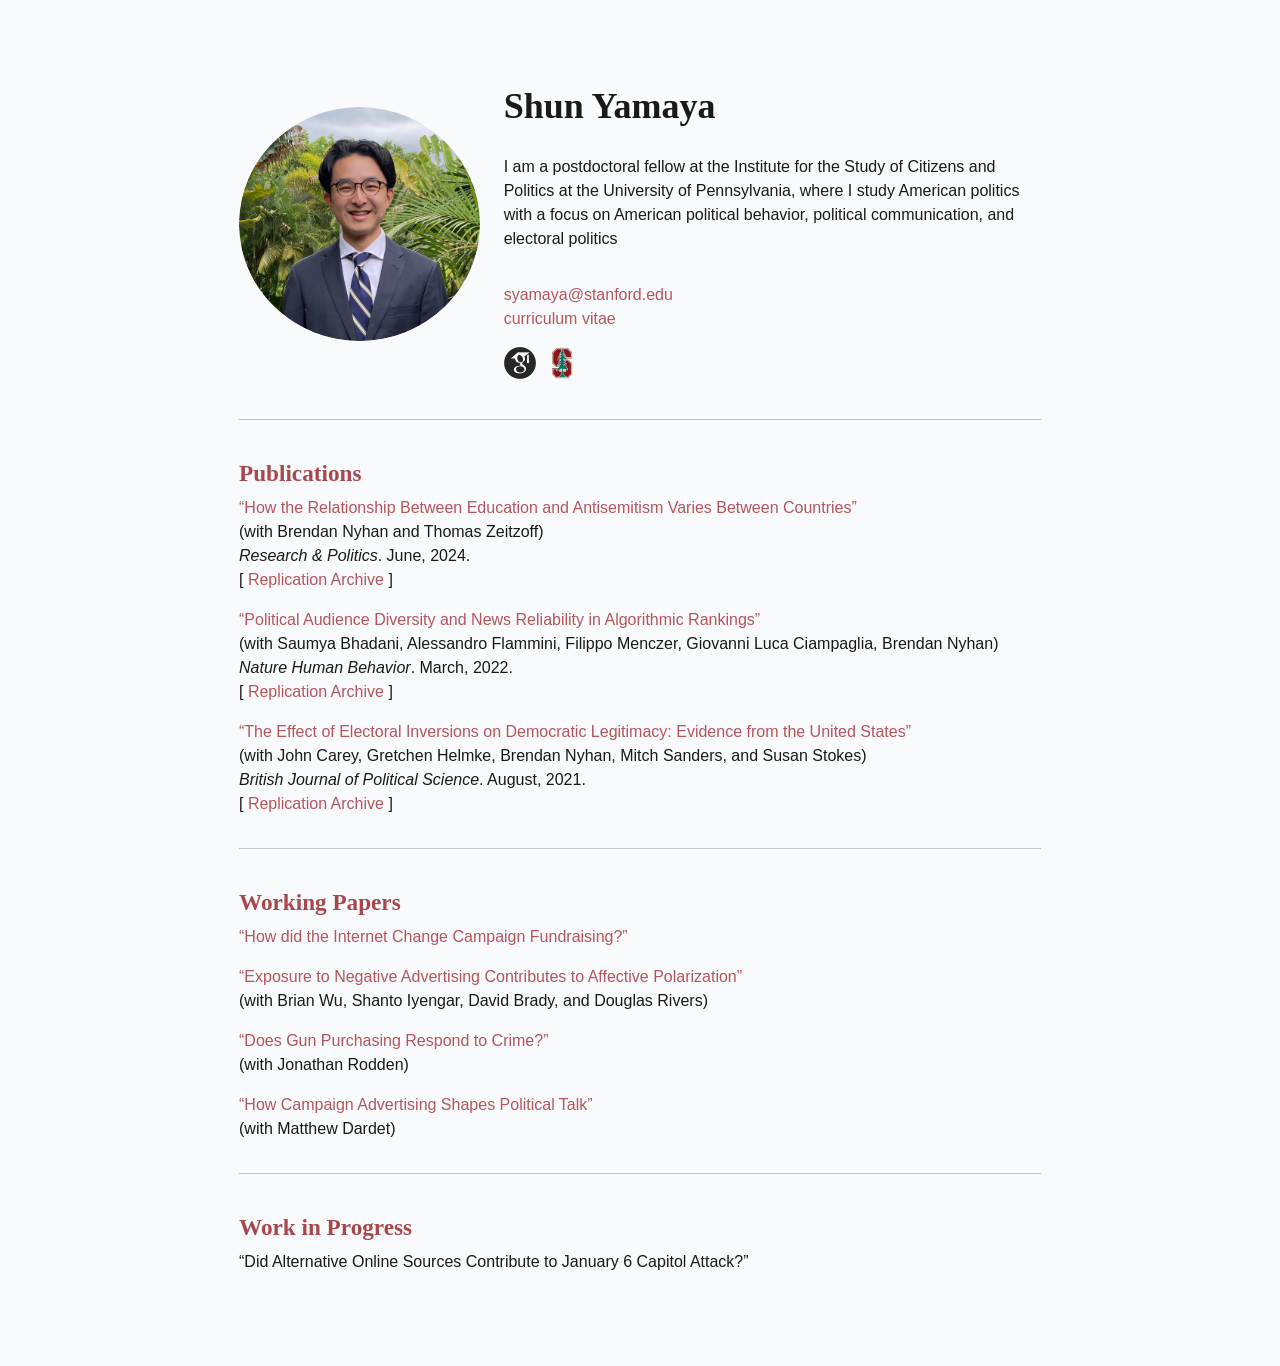
==== commit 19bf6342: "Working paper retract This is a initial draft so I want to save it for later." ====
--- a/docs/index.html
+++ b/docs/index.html
@@ -111,7 +111,7 @@
 Shun Yamaya
 </h2>
 <p style="margin: 0 0 0.5em 0;">
-</p><p>I am a postdoctoral fellow at the Institute for the Study of Citizens and Politics (ISCAP) at the University of Pennsylvania, where I study American politics with a focus on American political behavior, political communication, and electoral politics</p>
+</p><p>I am a postdoctoral fellow at the Institute for the Study of Citizens and Politics at the University of Pennsylvania, where I study American politics with a focus on American political behavior, political communication, and electoral politics</p>
 <p></p>
 <p>
 <a href="mailto:syamaya@stanford.edu">syamaya@stanford.edu</a><br> <a href="./file/documents/cv/shun_yamaya_cv.pdf" target="_blank" rel="noopener noreferrer">curriculum vitae</a>
@@ -147,7 +147,7 @@
 <h3 style="font-size:24;">
 Work in Progress
 </h3>
-<p><a href="./file/documents/research/after_parler.pdf" target="_blank" rel="noopener noreferrer">“Did Alternative Online Sources Contribute to January 6 Capitol Attack?“</a> <br></p>
+<p>“Did Alternative Online Sources Contribute to January 6 Capitol Attack?” <br></p>
 </div>
 
 
